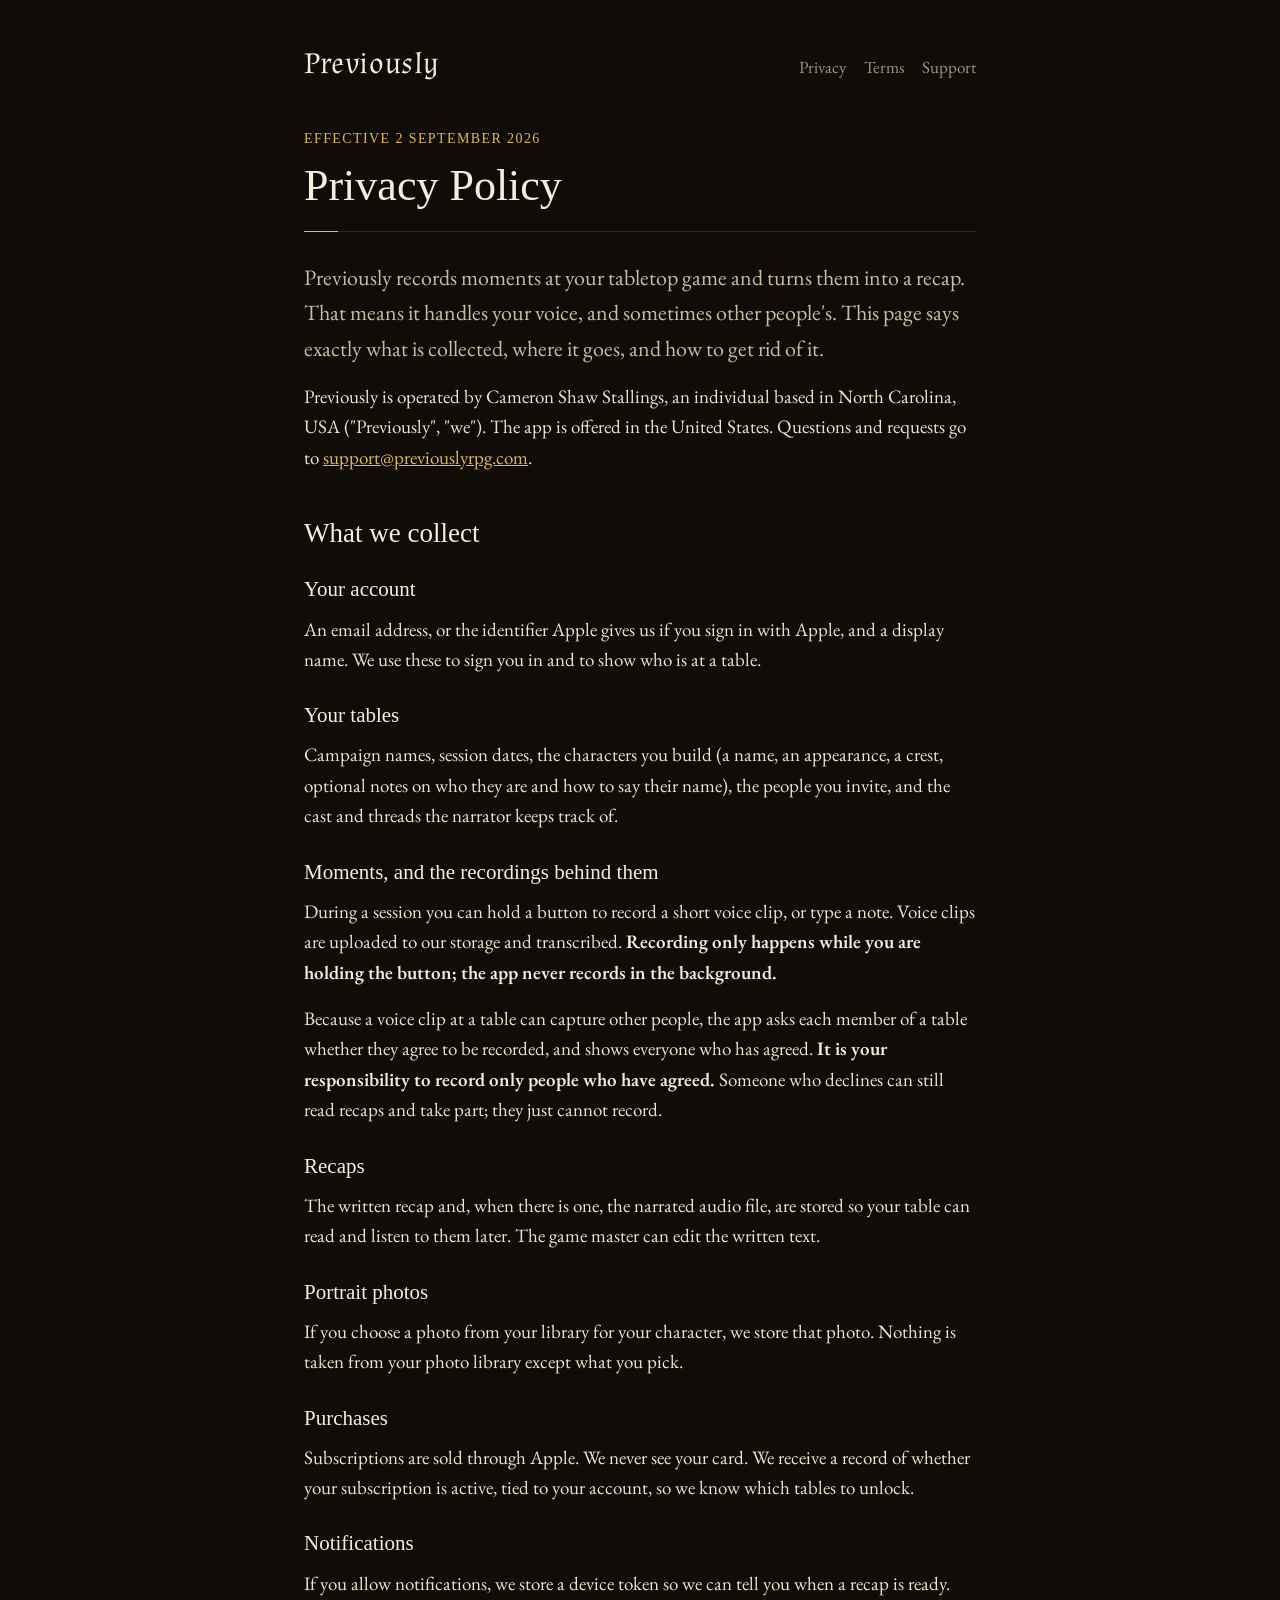
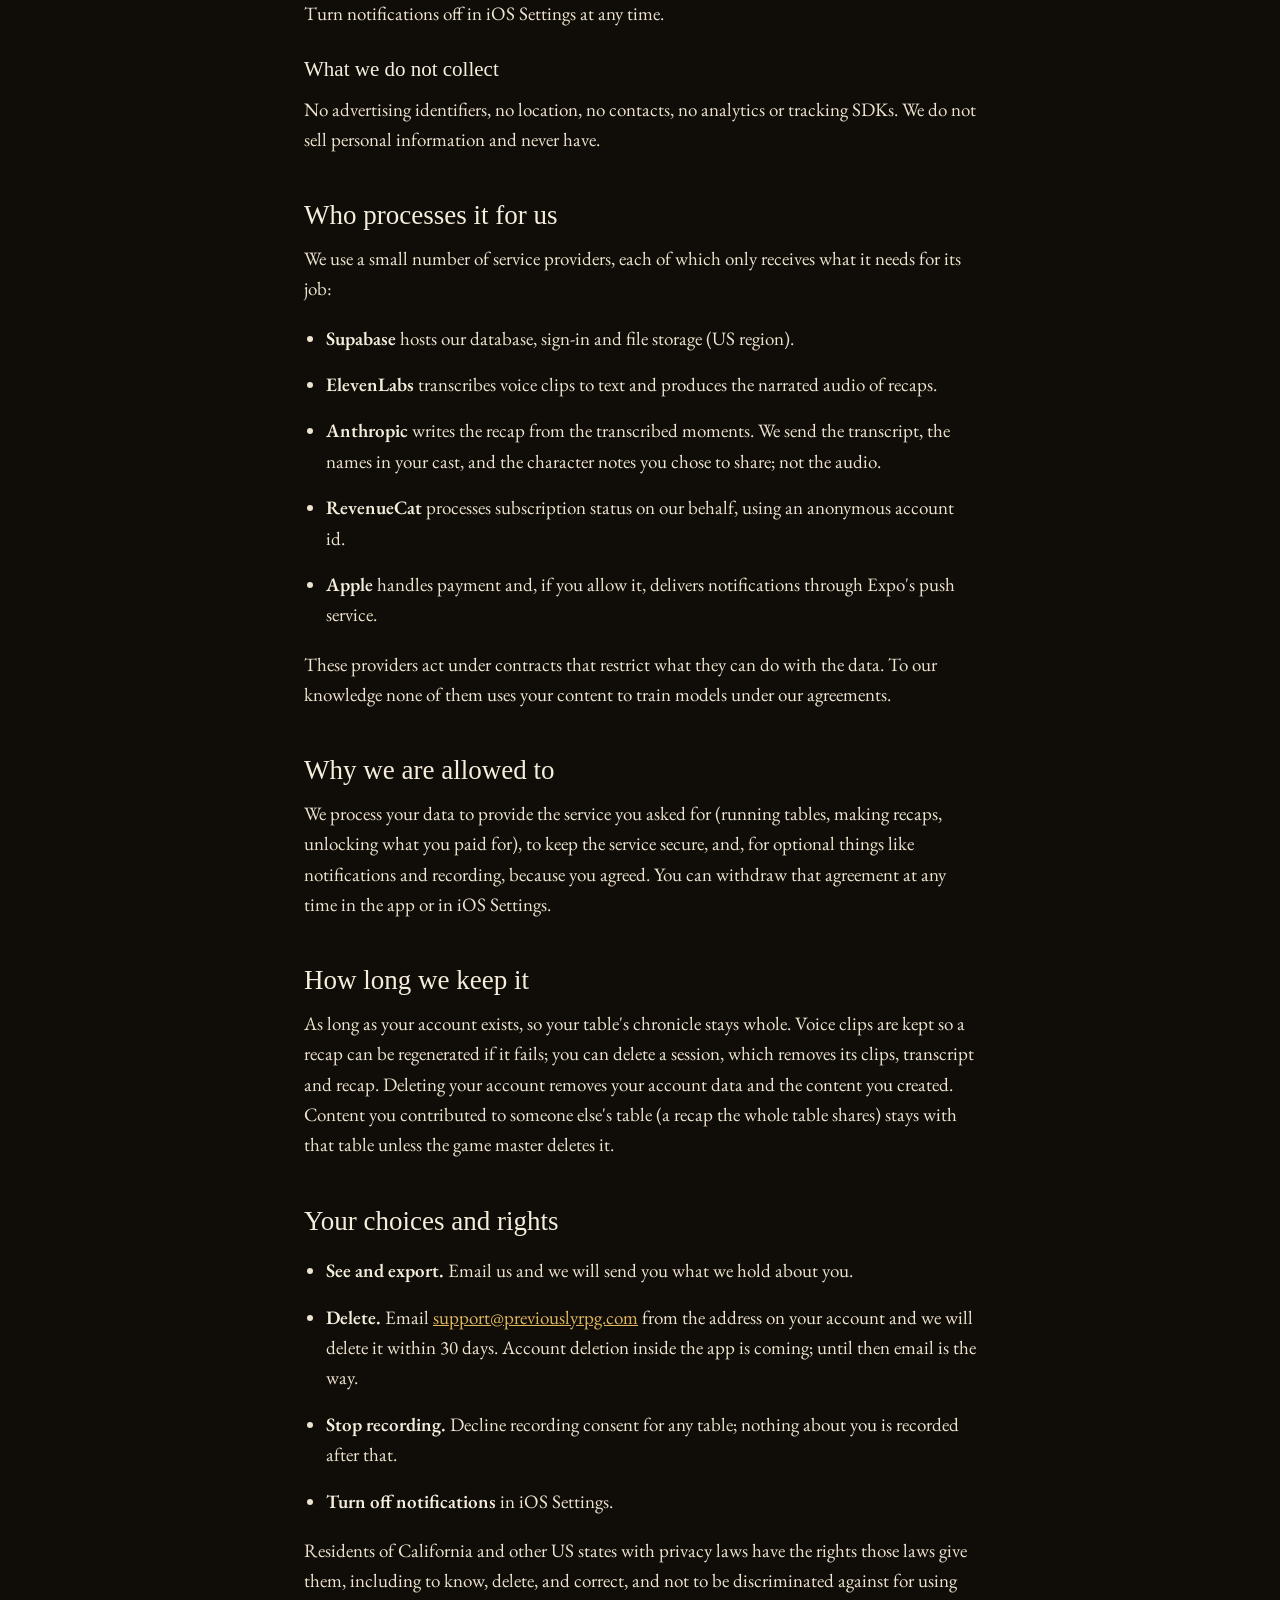
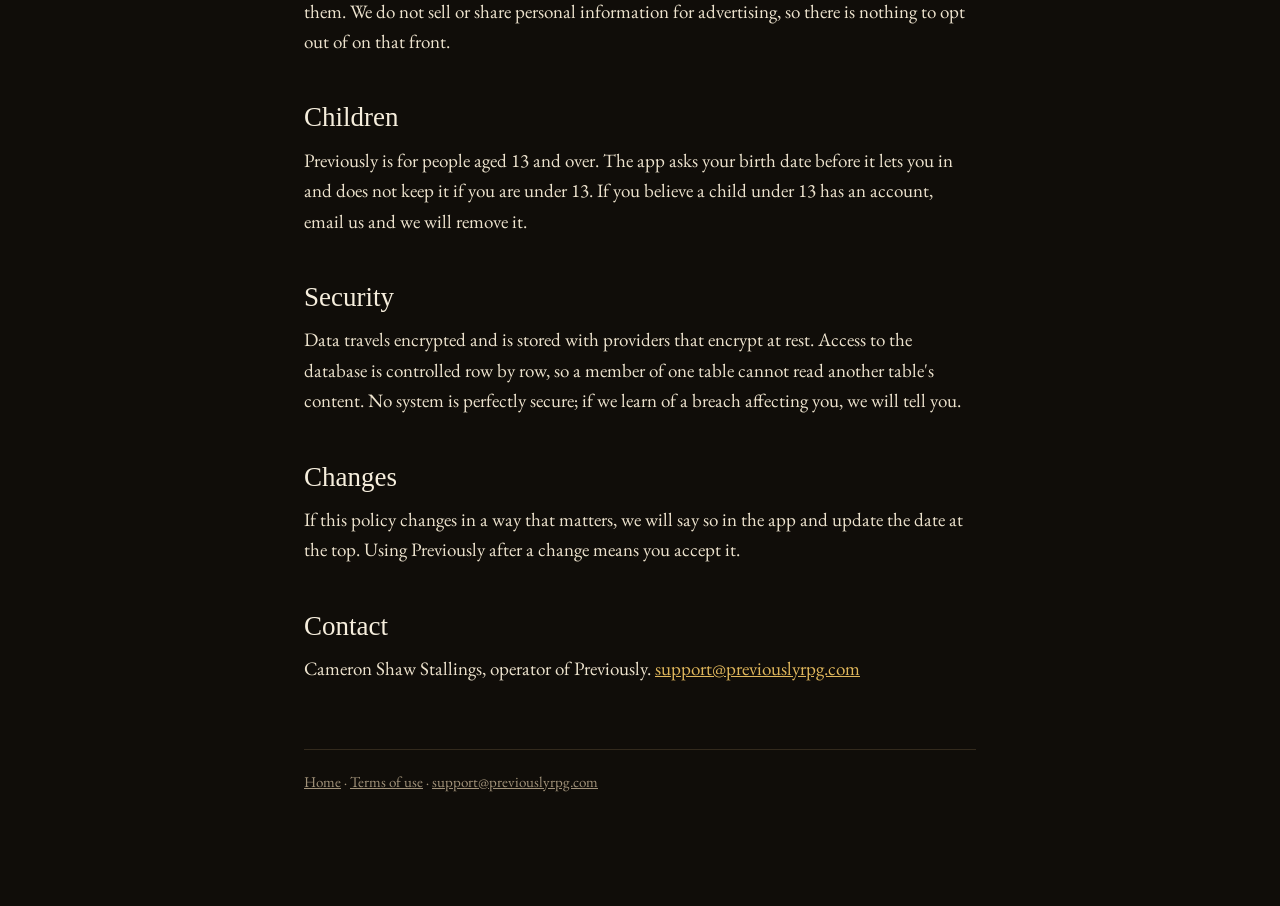
==== privacy/index.html @ 34564f72 "previouslyrpg.com: home, privacy, terms, invite landing, Apple association" ====
<!doctype html>
<html lang="en">
<head>
<meta charset="utf-8">
<meta name="viewport" content="width=device-width, initial-scale=1">
<title>Privacy Policy · Previously</title>
<meta name="description" content="What Previously collects, why, who processes it, and how to delete it.">
<meta name="theme-color" content="#100D09">
<link rel="icon" href="data:image/svg+xml,%3Csvg xmlns='http://www.w3.org/2000/svg' viewBox='0 0 64 64'%3E%3Crect width='64' height='64' rx='12' fill='%23100D09'/%3E%3Ctext x='32' y='46' text-anchor='middle' font-family='Georgia,serif' font-size='40' fill='%23E0B75C'%3EP%3C/text%3E%3C/svg%3E">
<link rel="preconnect" href="https://fonts.googleapis.com">
<link rel="preconnect" href="https://fonts.gstatic.com" crossorigin>
<link href="https://fonts.googleapis.com/css2?family=Almendra&family=IM+Fell+English:ital@0;1&family=IM+Fell+English+SC&family=EB+Garamond:ital,wght@0,400;0,500;0,600;1,400&display=swap" rel="stylesheet">
<link rel="stylesheet" href="/assets/style.css">
</head>
<body>
<div class="wrap">
  <header>
    <a class="wordmark" href="/">Previously</a>
    <nav><a href="/privacy/">Privacy</a><a href="/terms/">Terms</a><a href="mailto:support@previouslyrpg.com">Support</a></nav>
  </header>

  <p class="label">Effective 2 September 2026</p>
  <h1>Privacy Policy</h1>
  <div class="rule"></div>
  <p class="lede">Previously records moments at your tabletop game and turns them into a recap. That means it handles your voice, and sometimes other people's. This page says exactly what is collected, where it goes, and how to get rid of it.</p>

  <p>Previously is operated by Cameron Shaw Stallings, an individual based in North Carolina, USA ("Previously", "we"). The app is offered in the United States. Questions and requests go to <a href="mailto:support@previouslyrpg.com">support@previouslyrpg.com</a>.</p>

  <h2>What we collect</h2>
  <h3>Your account</h3>
  <p>An email address, or the identifier Apple gives us if you sign in with Apple, and a display name. We use these to sign you in and to show who is at a table.</p>

  <h3>Your tables</h3>
  <p>Campaign names, session dates, the characters you build (a name, an appearance, a crest, optional notes on who they are and how to say their name), the people you invite, and the cast and threads the narrator keeps track of.</p>

  <h3>Moments, and the recordings behind them</h3>
  <p>During a session you can hold a button to record a short voice clip, or type a note. Voice clips are uploaded to our storage and transcribed. <strong>Recording only happens while you are holding the button; the app never records in the background.</strong></p>
  <p>Because a voice clip at a table can capture other people, the app asks each member of a table whether they agree to be recorded, and shows everyone who has agreed. <strong>It is your responsibility to record only people who have agreed.</strong> Someone who declines can still read recaps and take part; they just cannot record.</p>

  <h3>Recaps</h3>
  <p>The written recap and, when there is one, the narrated audio file, are stored so your table can read and listen to them later. The game master can edit the written text.</p>

  <h3>Portrait photos</h3>
  <p>If you choose a photo from your library for your character, we store that photo. Nothing is taken from your photo library except what you pick.</p>

  <h3>Purchases</h3>
  <p>Subscriptions are sold through Apple. We never see your card. We receive a record of whether your subscription is active, tied to your account, so we know which tables to unlock.</p>

  <h3>Notifications</h3>
  <p>If you allow notifications, we store a device token so we can tell you when a recap is ready. Turn notifications off in iOS Settings at any time.</p>

  <h3>What we do not collect</h3>
  <p>No advertising identifiers, no location, no contacts, no analytics or tracking SDKs. We do not sell personal information and never have.</p>

  <h2>Who processes it for us</h2>
  <p>We use a small number of service providers, each of which only receives what it needs for its job:</p>
  <ul>
    <li><strong>Supabase</strong> hosts our database, sign-in and file storage (US region).</li>
    <li><strong>ElevenLabs</strong> transcribes voice clips to text and produces the narrated audio of recaps.</li>
    <li><strong>Anthropic</strong> writes the recap from the transcribed moments. We send the transcript, the names in your cast, and the character notes you chose to share; not the audio.</li>
    <li><strong>RevenueCat</strong> processes subscription status on our behalf, using an anonymous account id.</li>
    <li><strong>Apple</strong> handles payment and, if you allow it, delivers notifications through Expo's push service.</li>
  </ul>
  <p>These providers act under contracts that restrict what they can do with the data. To our knowledge none of them uses your content to train models under our agreements.</p>

  <h2>Why we are allowed to</h2>
  <p>We process your data to provide the service you asked for (running tables, making recaps, unlocking what you paid for), to keep the service secure, and, for optional things like notifications and recording, because you agreed. You can withdraw that agreement at any time in the app or in iOS Settings.</p>

  <h2>How long we keep it</h2>
  <p>As long as your account exists, so your table's chronicle stays whole. Voice clips are kept so a recap can be regenerated if it fails; you can delete a session, which removes its clips, transcript and recap. Deleting your account removes your account data and the content you created. Content you contributed to someone else's table (a recap the whole table shares) stays with that table unless the game master deletes it.</p>

  <h2>Your choices and rights</h2>
  <ul>
    <li><strong>See and export.</strong> Email us and we will send you what we hold about you.</li>
    <li><strong>Delete.</strong> Email <a href="mailto:support@previouslyrpg.com">support@previouslyrpg.com</a> from the address on your account and we will delete it within 30 days. Account deletion inside the app is coming; until then email is the way.</li>
    <li><strong>Stop recording.</strong> Decline recording consent for any table; nothing about you is recorded after that.</li>
    <li><strong>Turn off notifications</strong> in iOS Settings.</li>
  </ul>
  <p>Residents of California and other US states with privacy laws have the rights those laws give them, including to know, delete, and correct, and not to be discriminated against for using them. We do not sell or share personal information for advertising, so there is nothing to opt out of on that front.</p>

  <h2>Children</h2>
  <p>Previously is for people aged 13 and over. The app asks your birth date before it lets you in and does not keep it if you are under 13. If you believe a child under 13 has an account, email us and we will remove it.</p>

  <h2>Security</h2>
  <p>Data travels encrypted and is stored with providers that encrypt at rest. Access to the database is controlled row by row, so a member of one table cannot read another table's content. No system is perfectly secure; if we learn of a breach affecting you, we will tell you.</p>

  <h2>Changes</h2>
  <p>If this policy changes in a way that matters, we will say so in the app and update the date at the top. Using Previously after a change means you accept it.</p>

  <h2>Contact</h2>
  <p>Cameron Shaw Stallings, operator of Previously. <a href="mailto:support@previouslyrpg.com">support@previouslyrpg.com</a></p>

  <footer>
    <p><a href="/">Home</a> &middot; <a href="/terms/">Terms of use</a> &middot; <a href="mailto:support@previouslyrpg.com">support@previouslyrpg.com</a></p>
  </footer>
</div>
</body>
</html>
---- assets/style.css ----
/* Lamplight, on the web. Same tokens as the app. */
:root {
  --ground: #100D09;
  --surface: #1B160F;
  --surface2: #241D14;
  --ink: #F6EEDD;
  --prose: #EDE3CE;
  --soft: #CBBDA2;
  --mute: #A2937A;
  --brass: #E0B75C;
  --ember: #C4593A;
  --rule: #332A1D;
}
* { box-sizing: border-box; }
html { background: var(--ground); }
body {
  margin: 0;
  background: var(--ground);
  color: var(--prose);
  font-family: 'EB Garamond', Georgia, 'Times New Roman', serif;
  font-size: 19px;
  line-height: 1.6;
  -webkit-font-smoothing: antialiased;
}
.wrap { max-width: 720px; margin: 0 auto; padding: 40px 24px 96px; }
header { display: flex; align-items: baseline; justify-content: space-between; gap: 16px; margin-bottom: 40px; }
.wordmark {
  font-family: 'Almendra', 'IM Fell English', Georgia, serif;
  font-size: 30px; color: var(--ink); text-decoration: none; letter-spacing: 0.02em;
}
nav a { color: var(--mute); text-decoration: none; margin-left: 18px; font-size: 17px; }
nav a:hover { color: var(--brass); }
h1, h2, h3 {
  font-family: 'IM Fell English', Georgia, serif; font-weight: 400; color: var(--ink); line-height: 1.2;
  margin: 0 0 12px;
}
h1 { font-size: 44px; }
h2 { font-size: 27px; margin-top: 44px; }
h3 { font-size: 21px; margin-top: 28px; }
p, li { margin: 0 0 16px; }
ul { padding-left: 22px; }
a { color: var(--brass); }
strong { color: var(--ink); font-weight: 600; }
.label {
  font-family: 'IM Fell English SC', 'IM Fell English', Georgia, serif;
  font-size: 14px; letter-spacing: 0.1em; text-transform: uppercase; color: var(--brass);
  margin: 0 0 10px;
}
.rule { height: 1px; margin: 18px 0 28px; background: linear-gradient(90deg, var(--brass) 0 34px, var(--rule) 34px); }
.lede { font-size: 22px; color: var(--soft); }
.mute { color: var(--mute); }
.fine { font-size: 15px; color: var(--mute); }
.btn {
  display: inline-block; background: var(--brass); color: var(--ground); text-decoration: none;
  padding: 13px 22px; border-radius: 6px; font-weight: 600; font-size: 18px;
}
.btn.quiet { background: transparent; color: var(--brass); border: 1px solid var(--brass); }
.plate {
  background: var(--surface); border: 1px solid var(--brass); border-radius: 6px; padding: 22px 24px; margin: 28px 0;
}
.plate .label { margin-bottom: 8px; }
.grid { display: grid; grid-template-columns: repeat(auto-fit, minmax(200px, 1fr)); gap: 18px; margin: 32px 0; }
.card { background: var(--surface); border: 1px solid var(--rule); border-radius: 6px; padding: 20px; }
.card h3 { margin-top: 0; }
footer { margin-top: 64px; padding-top: 20px; border-top: 1px solid var(--rule); color: var(--mute); font-size: 15px; }
footer a { color: var(--mute); }
footer a:hover { color: var(--brass); }
code { font-family: ui-monospace, Menlo, Consolas, monospace; font-size: 0.9em; color: var(--ink); background: var(--surface2); padding: 2px 6px; border-radius: 4px; }
.code-big { font-family: ui-monospace, Menlo, Consolas, monospace; font-size: 34px; letter-spacing: 0.12em; color: var(--ink); }
.toc { columns: 2; column-gap: 24px; font-size: 17px; }
.toc a { text-decoration: none; }
@media (max-width: 560px) { h1 { font-size: 36px; } body { font-size: 18px; } .toc { columns: 1; } }
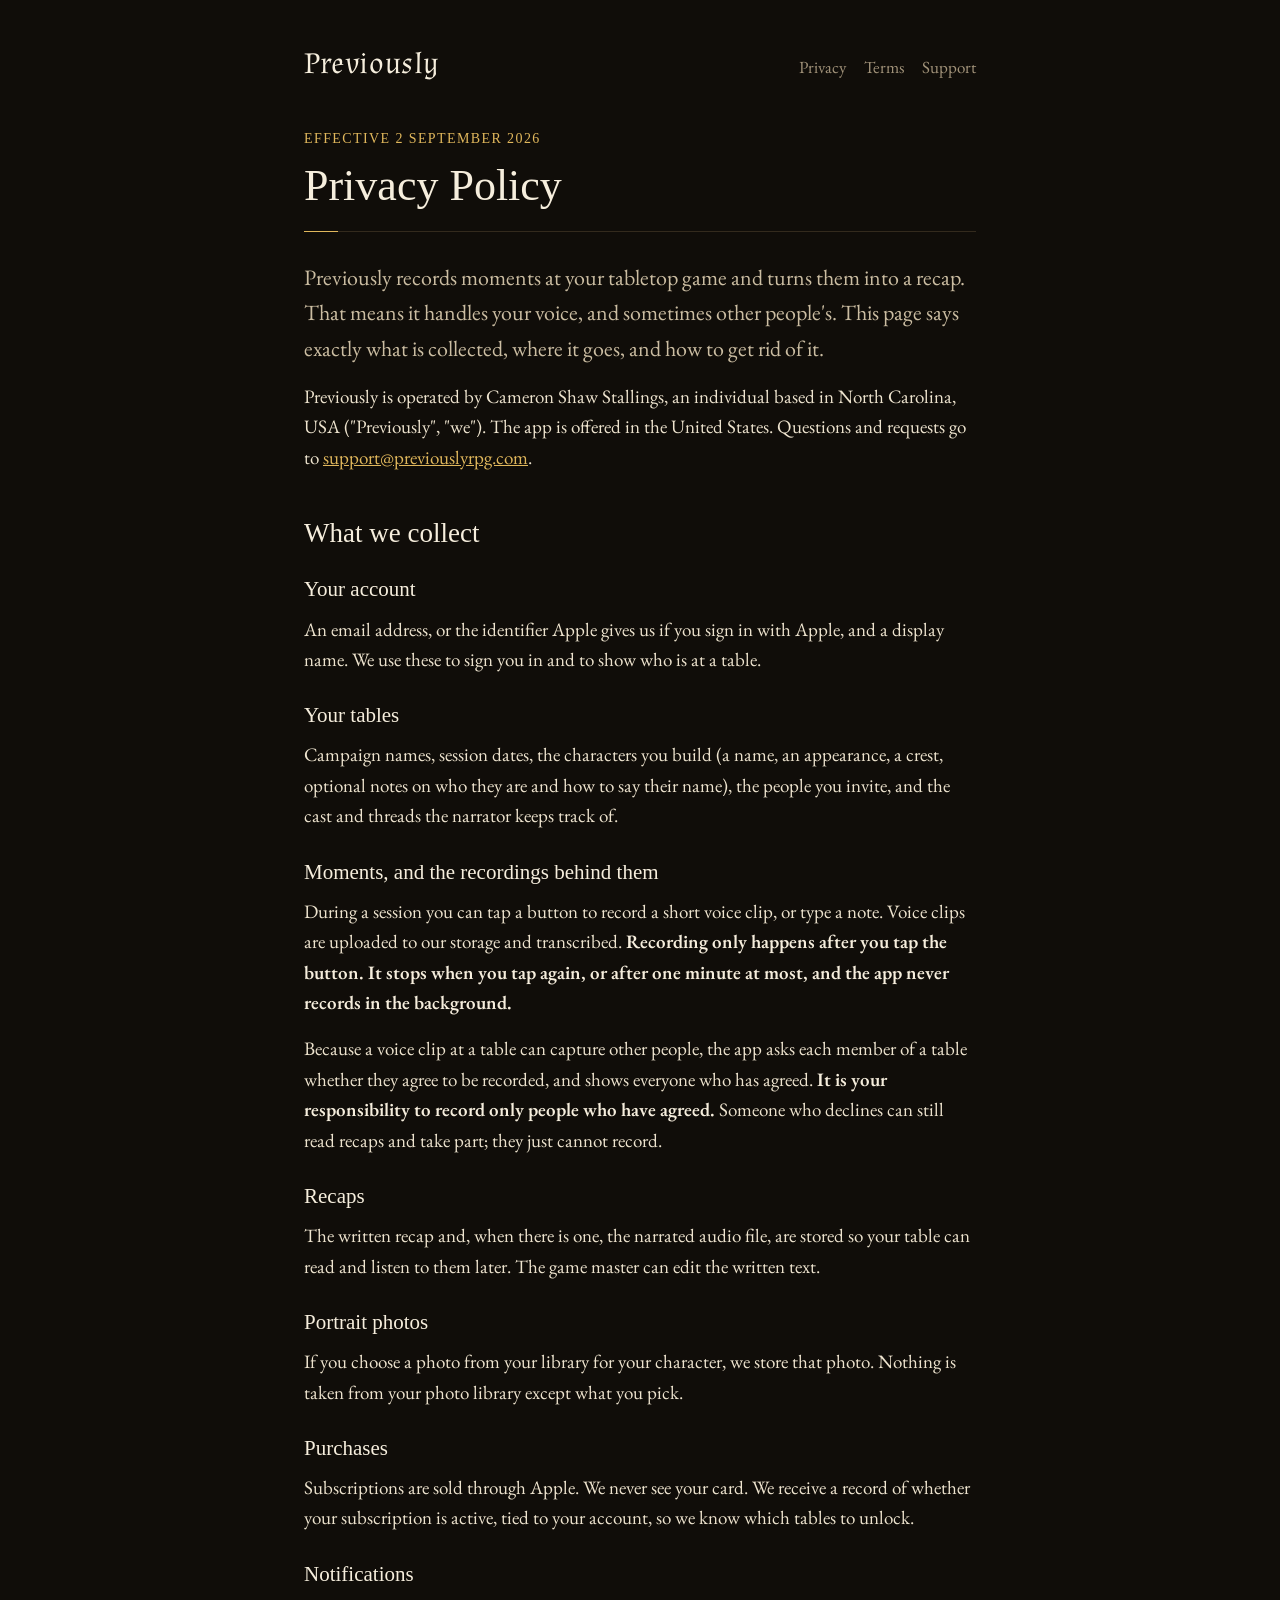
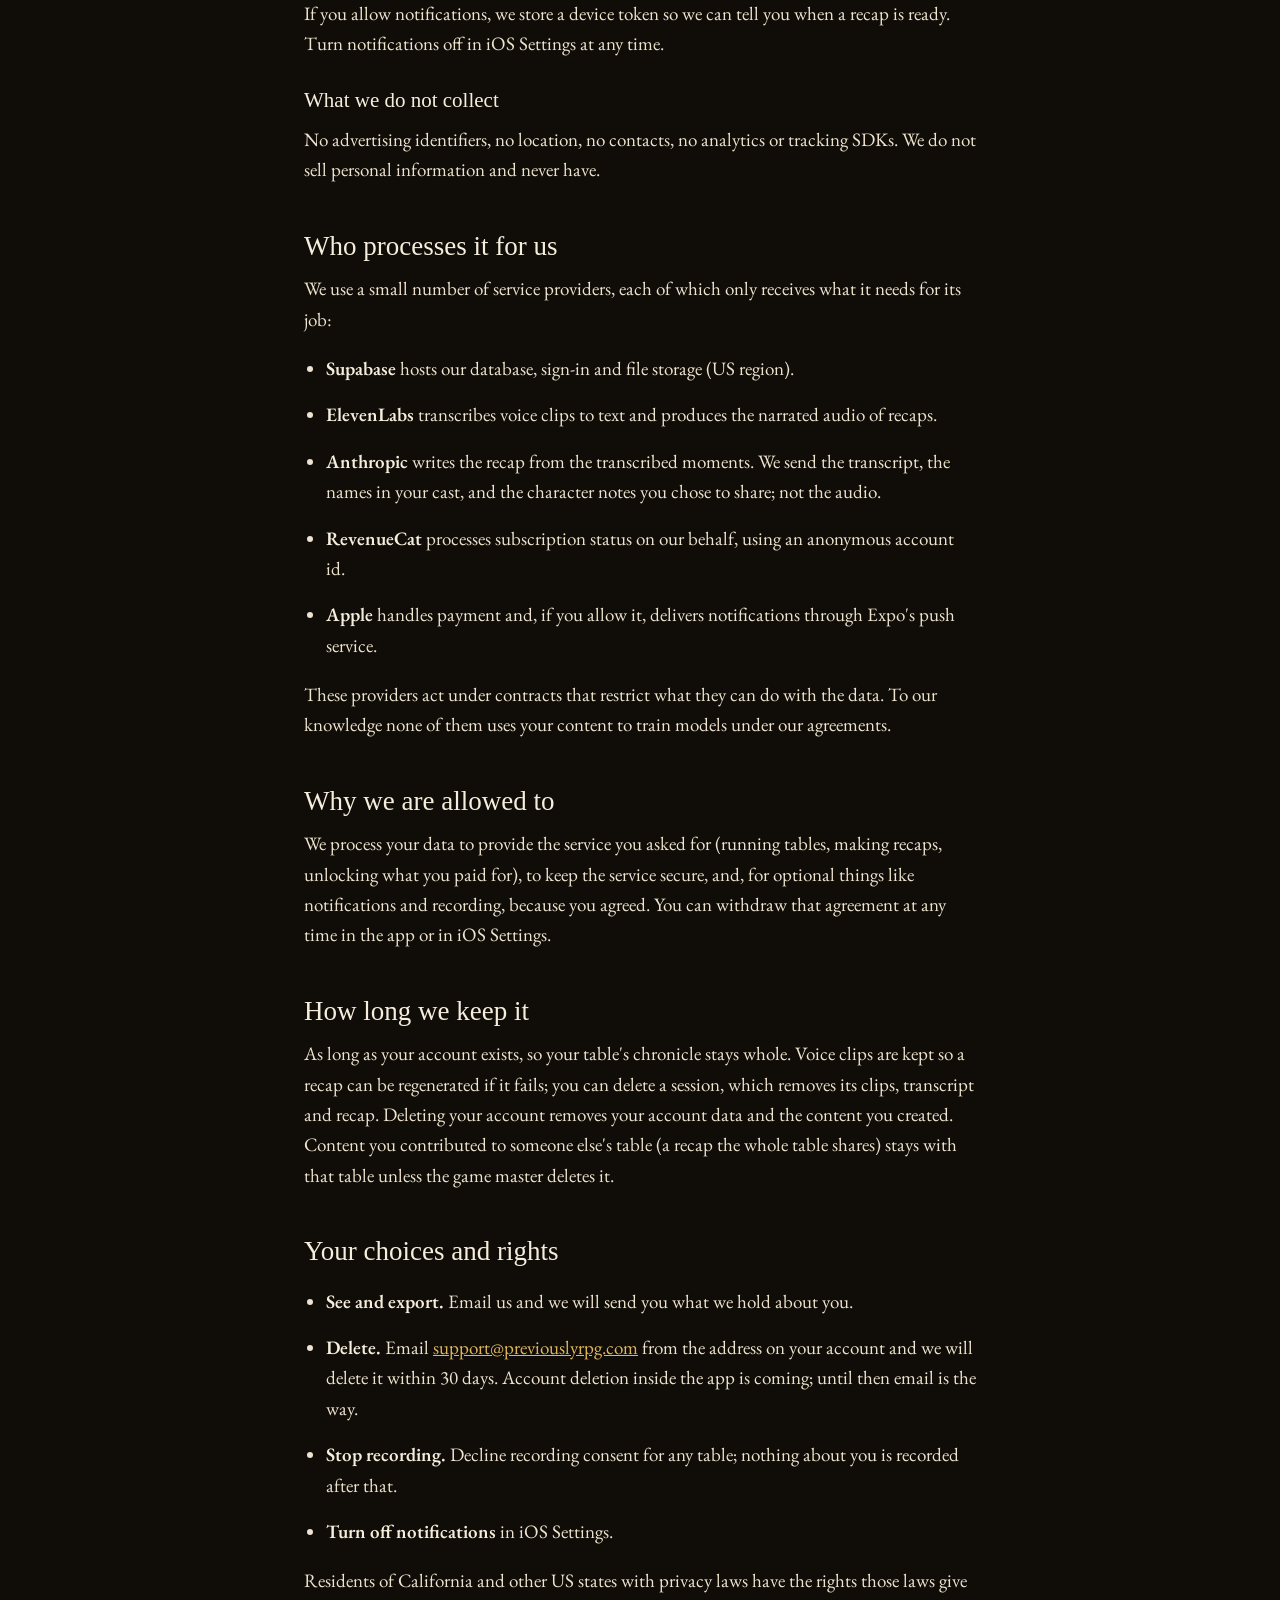
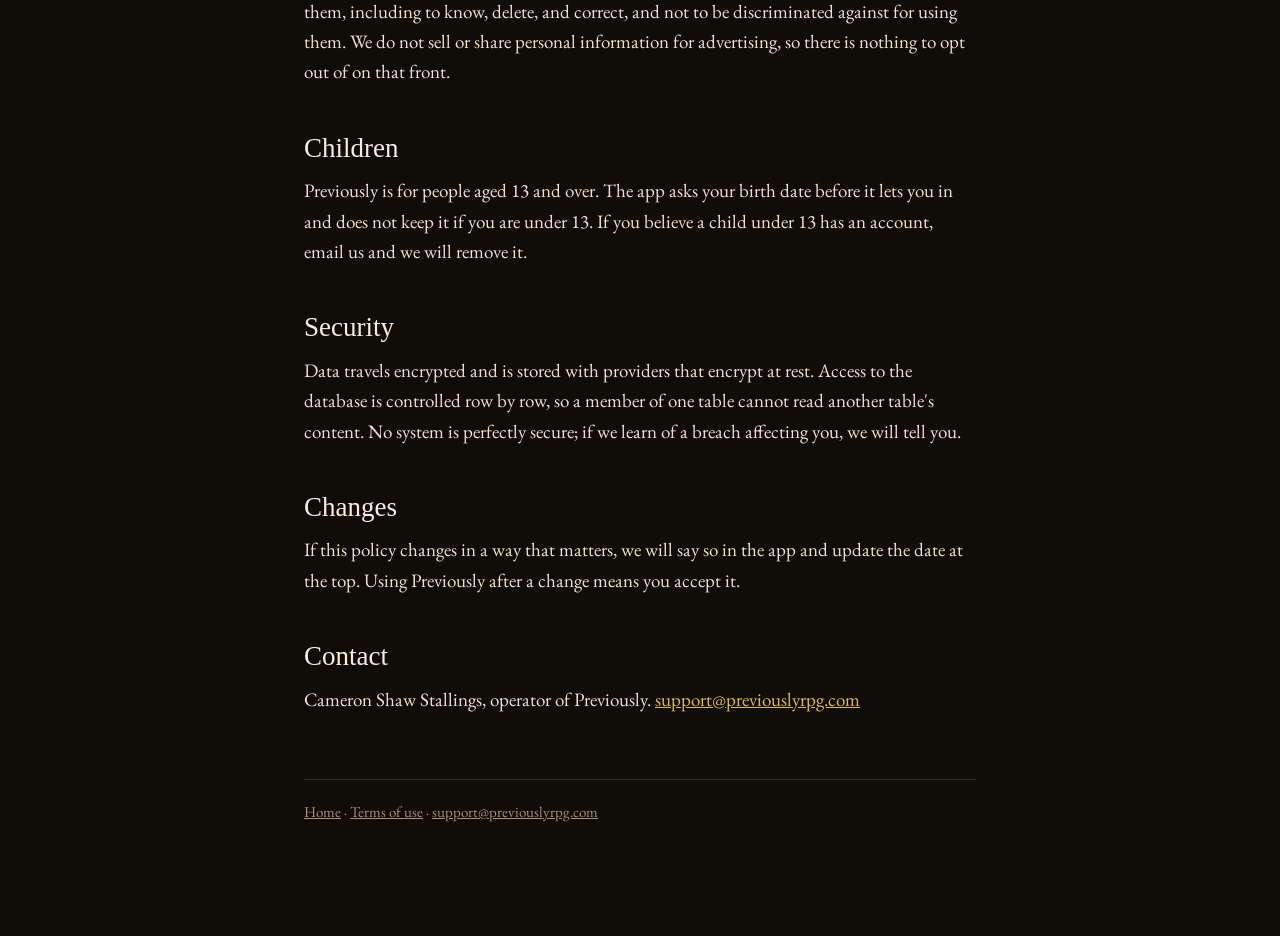
==== commit 0e4706cd: "Publish 2026-09-03" ====
--- a/privacy/index.html
+++ b/privacy/index.html
@@ -34,7 +34,7 @@
   <p>Campaign names, session dates, the characters you build (a name, an appearance, a crest, optional notes on who they are and how to say their name), the people you invite, and the cast and threads the narrator keeps track of.</p>
 
   <h3>Moments, and the recordings behind them</h3>
-  <p>During a session you can hold a button to record a short voice clip, or type a note. Voice clips are uploaded to our storage and transcribed. <strong>Recording only happens while you are holding the button; the app never records in the background.</strong></p>
+  <p>During a session you can tap a button to record a short voice clip, or type a note. Voice clips are uploaded to our storage and transcribed. <strong>Recording only happens after you tap the button. It stops when you tap again, or after one minute at most, and the app never records in the background.</strong></p>
   <p>Because a voice clip at a table can capture other people, the app asks each member of a table whether they agree to be recorded, and shows everyone who has agreed. <strong>It is your responsibility to record only people who have agreed.</strong> Someone who declines can still read recaps and take part; they just cannot record.</p>
 
   <h3>Recaps</h3>
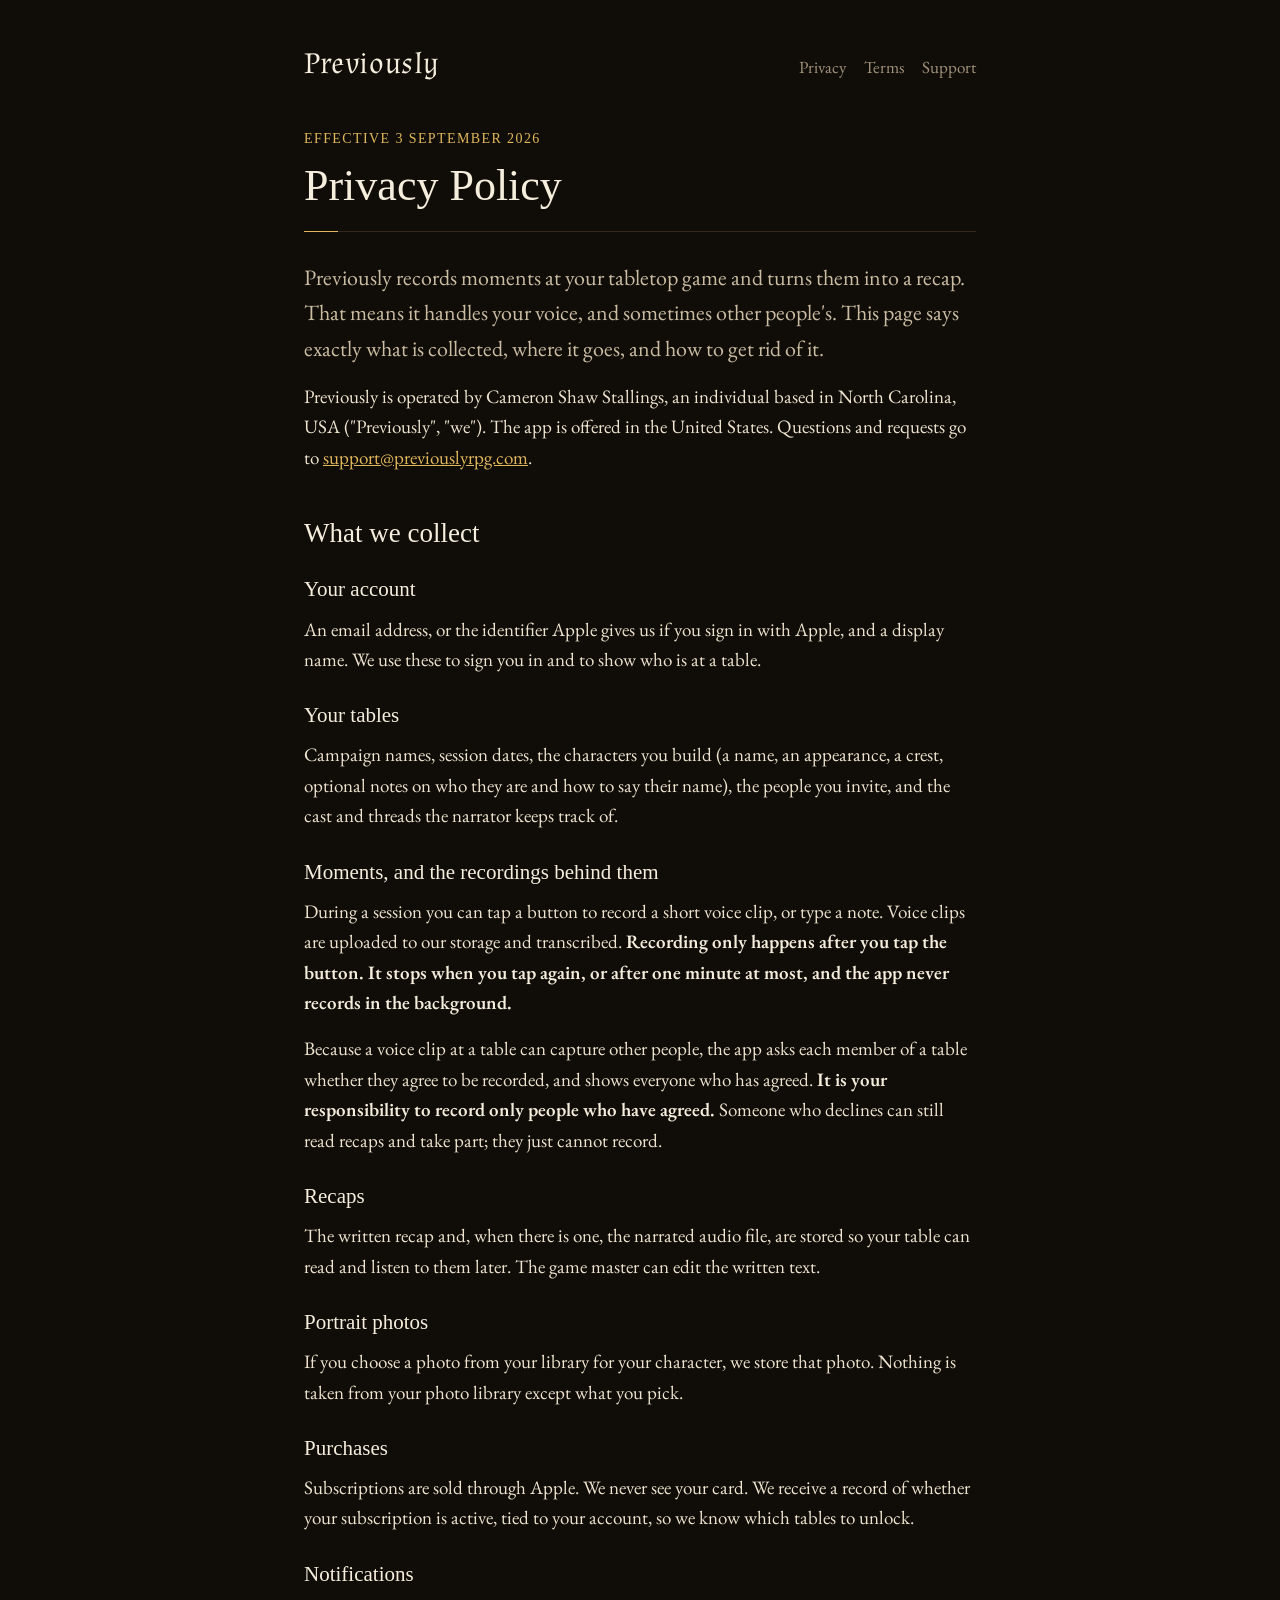
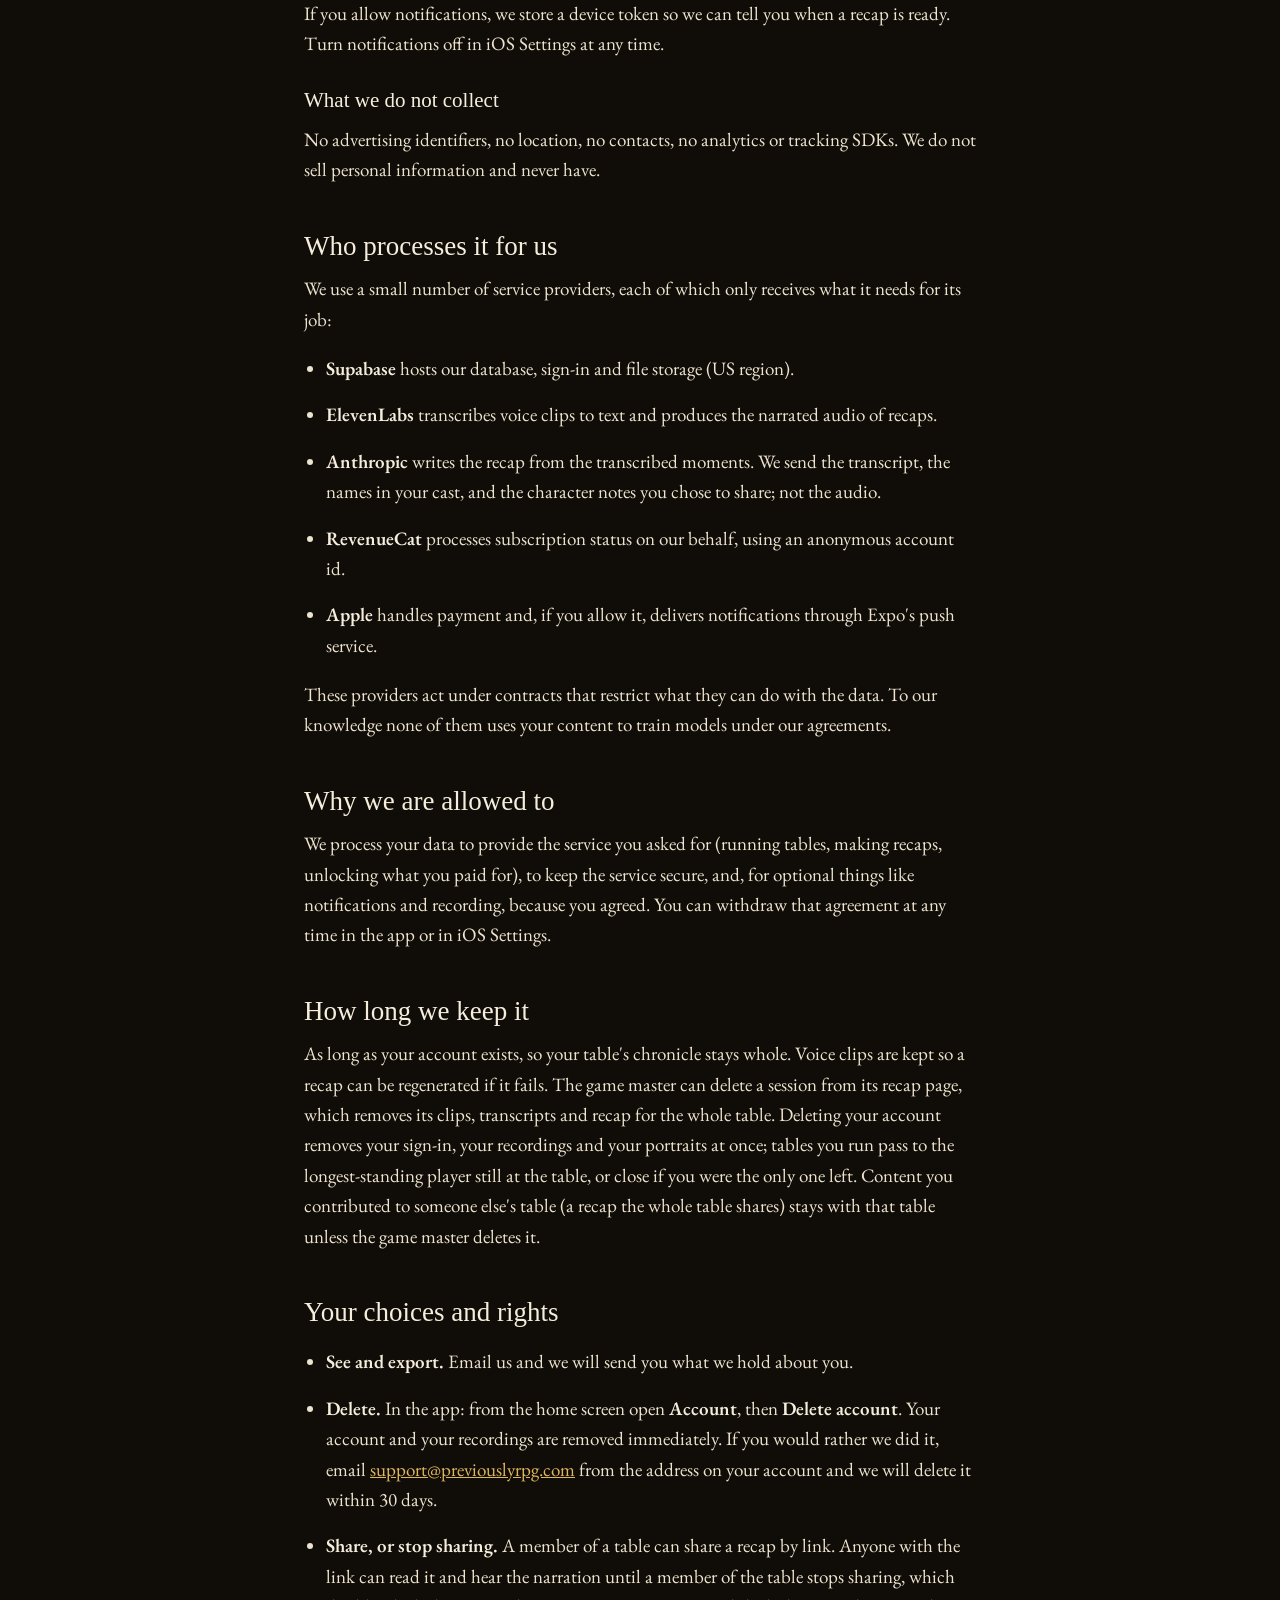
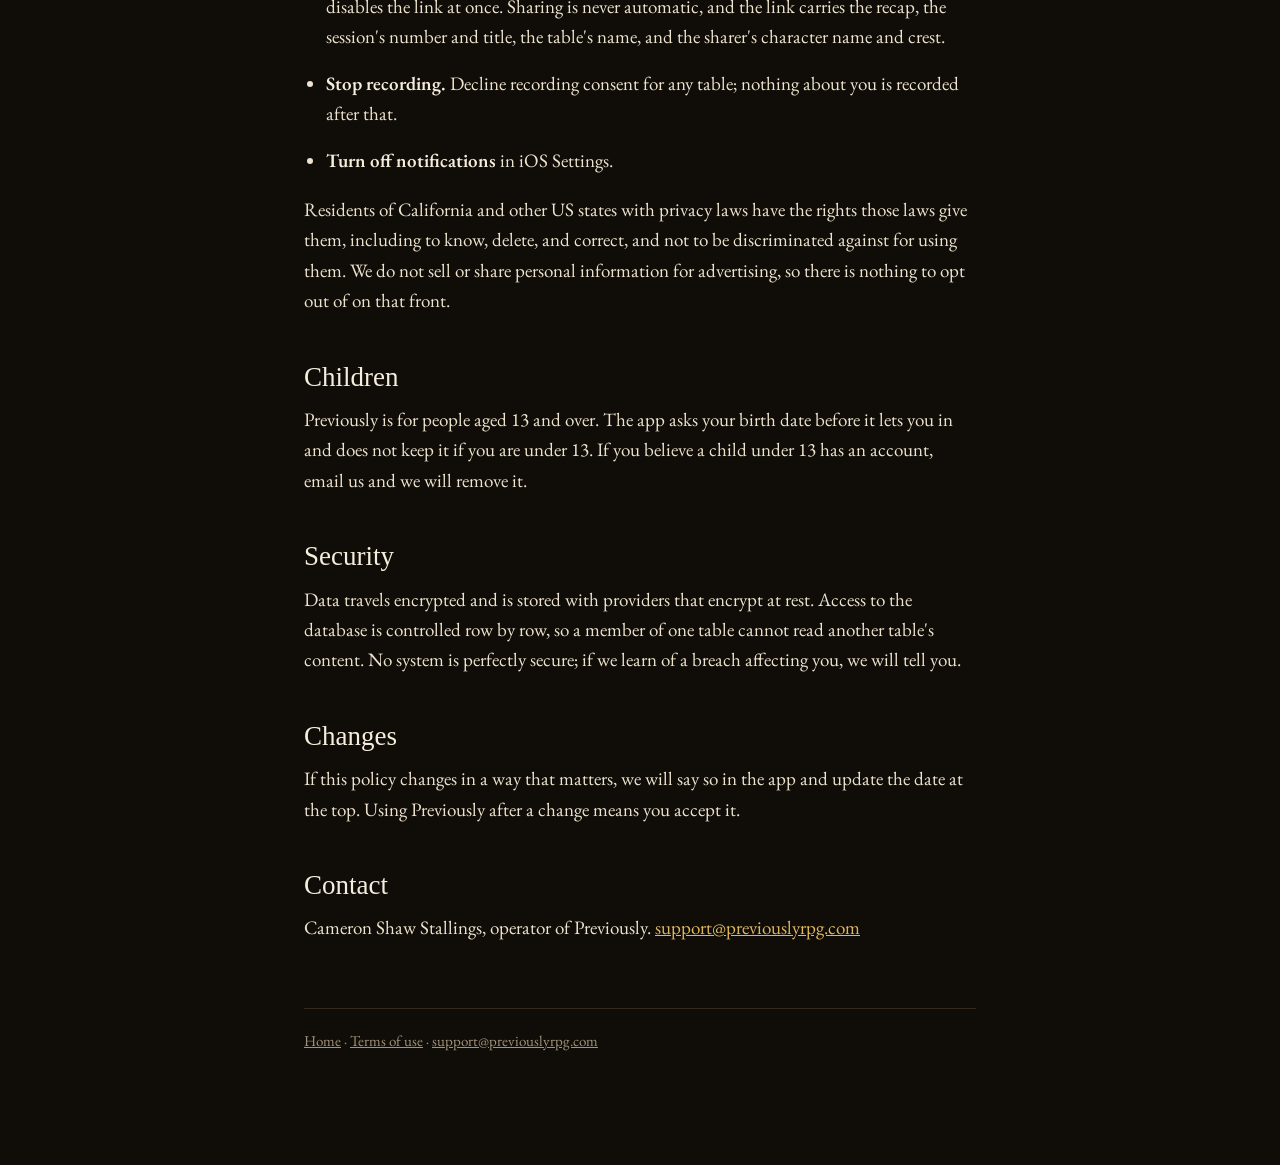
==== commit e77c1ea8: "Publish 2026-09-03" ====
--- a/privacy/index.html
+++ b/privacy/index.html
@@ -19,7 +19,7 @@
     <nav><a href="/privacy/">Privacy</a><a href="/terms/">Terms</a><a href="mailto:support@previouslyrpg.com">Support</a></nav>
   </header>
 
-  <p class="label">Effective 2 September 2026</p>
+  <p class="label">Effective 3 September 2026</p>
   <h1>Privacy Policy</h1>
   <div class="rule"></div>
   <p class="lede">Previously records moments at your tabletop game and turns them into a recap. That means it handles your voice, and sometimes other people's. This page says exactly what is collected, where it goes, and how to get rid of it.</p>
@@ -67,12 +67,13 @@
   <p>We process your data to provide the service you asked for (running tables, making recaps, unlocking what you paid for), to keep the service secure, and, for optional things like notifications and recording, because you agreed. You can withdraw that agreement at any time in the app or in iOS Settings.</p>
 
   <h2>How long we keep it</h2>
-  <p>As long as your account exists, so your table's chronicle stays whole. Voice clips are kept so a recap can be regenerated if it fails; you can delete a session, which removes its clips, transcript and recap. Deleting your account removes your account data and the content you created. Content you contributed to someone else's table (a recap the whole table shares) stays with that table unless the game master deletes it.</p>
+  <p>As long as your account exists, so your table's chronicle stays whole. Voice clips are kept so a recap can be regenerated if it fails. The game master can delete a session from its recap page, which removes its clips, transcripts and recap for the whole table. Deleting your account removes your sign-in, your recordings and your portraits at once; tables you run pass to the longest-standing player still at the table, or close if you were the only one left. Content you contributed to someone else's table (a recap the whole table shares) stays with that table unless the game master deletes it.</p>
 
   <h2>Your choices and rights</h2>
   <ul>
     <li><strong>See and export.</strong> Email us and we will send you what we hold about you.</li>
-    <li><strong>Delete.</strong> Email <a href="mailto:support@previouslyrpg.com">support@previouslyrpg.com</a> from the address on your account and we will delete it within 30 days. Account deletion inside the app is coming; until then email is the way.</li>
+    <li><strong>Delete.</strong> In the app: from the home screen open <strong>Account</strong>, then <strong>Delete account</strong>. Your account and your recordings are removed immediately. If you would rather we did it, email <a href="mailto:support@previouslyrpg.com">support@previouslyrpg.com</a> from the address on your account and we will delete it within 30 days.</li>
+    <li><strong>Share, or stop sharing.</strong> A member of a table can share a recap by link. Anyone with the link can read it and hear the narration until a member of the table stops sharing, which disables the link at once. Sharing is never automatic, and the link carries the recap, the session's number and title, the table's name, and the sharer's character name and crest.</li>
     <li><strong>Stop recording.</strong> Decline recording consent for any table; nothing about you is recorded after that.</li>
     <li><strong>Turn off notifications</strong> in iOS Settings.</li>
   </ul>
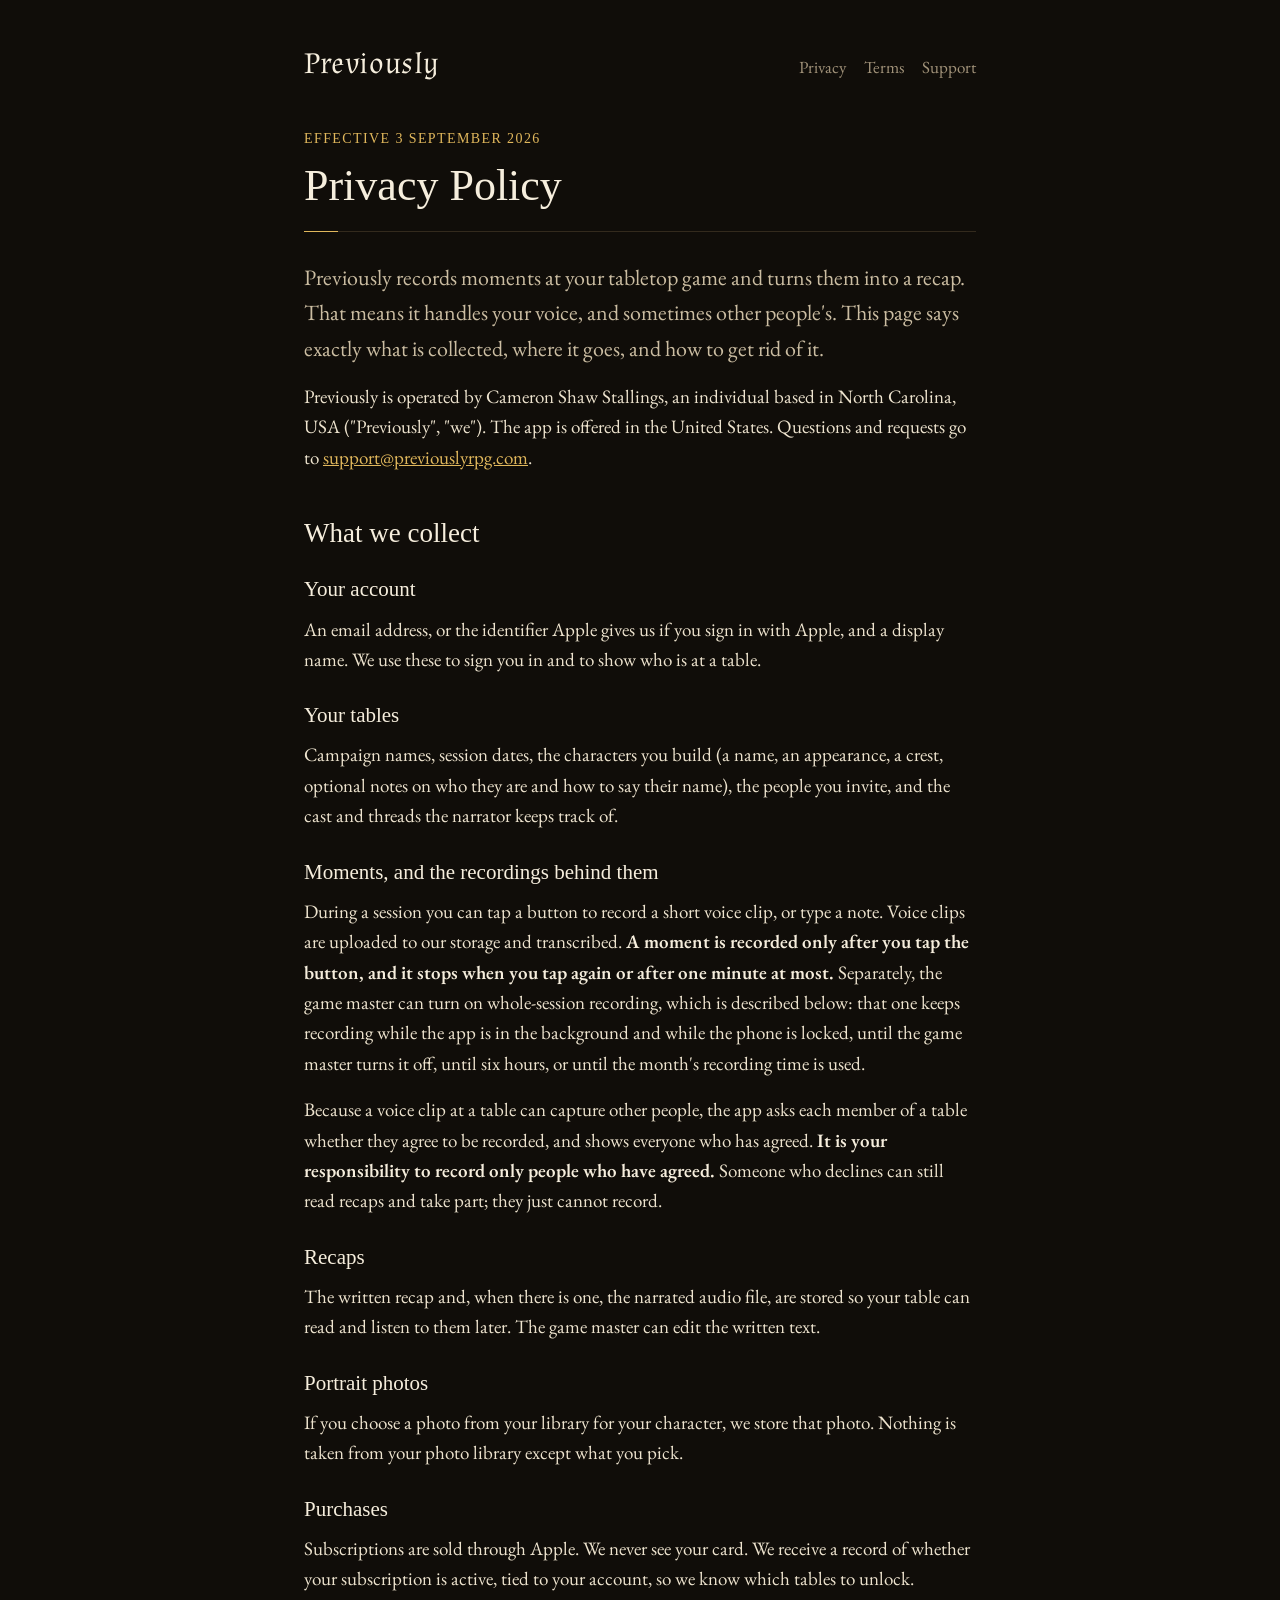
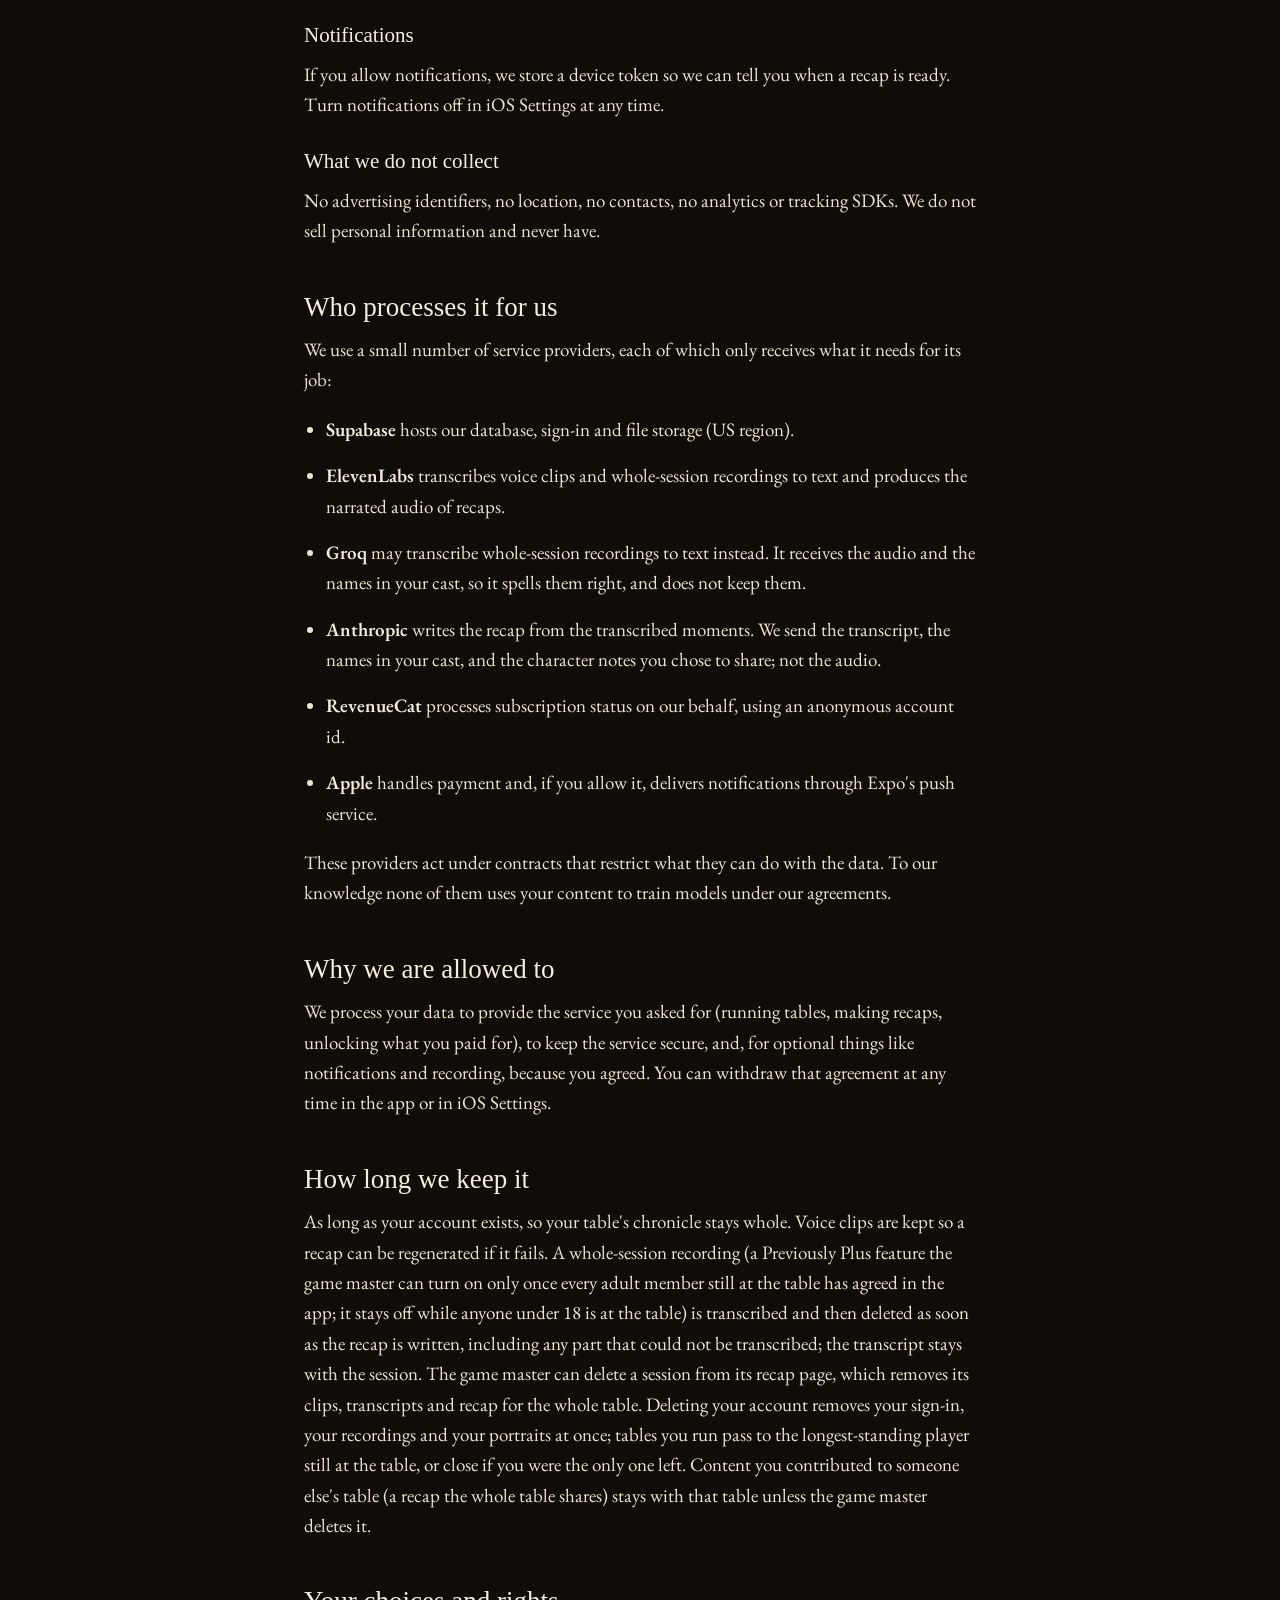
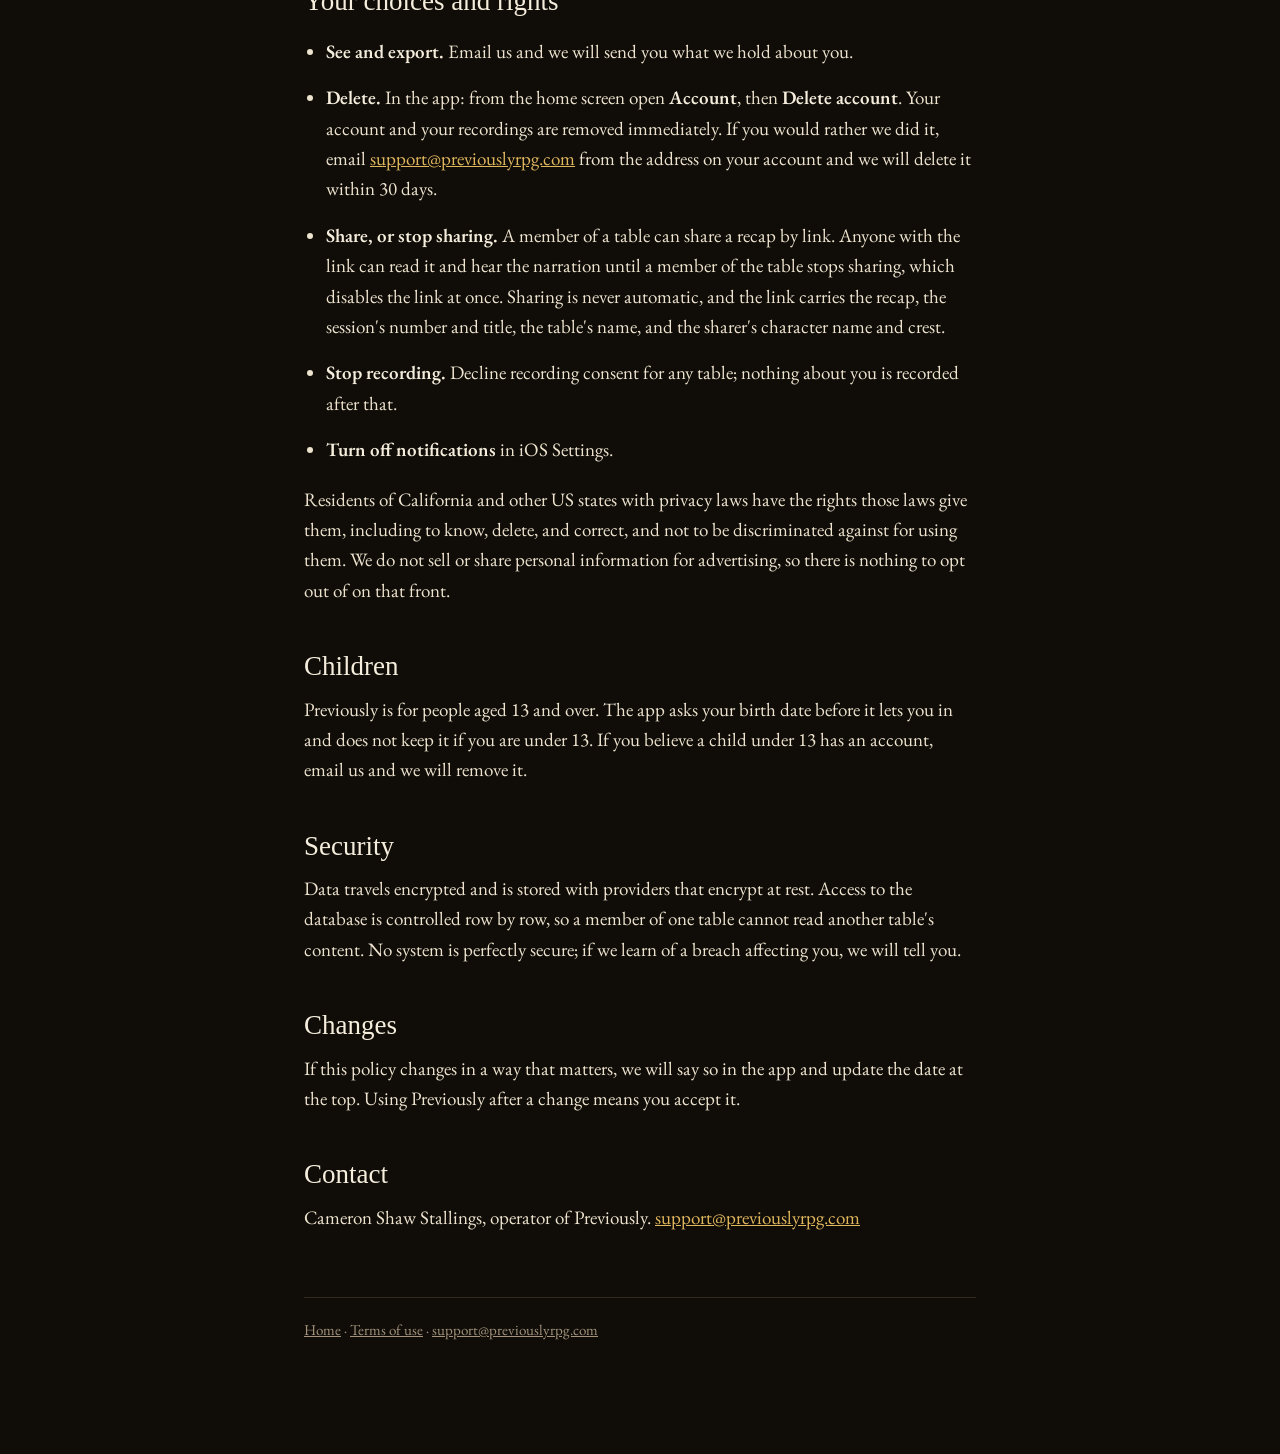
==== commit 67ce8b33: "Publish 2026-09-03" ====
--- a/privacy/index.html
+++ b/privacy/index.html
@@ -34,7 +34,7 @@
   <p>Campaign names, session dates, the characters you build (a name, an appearance, a crest, optional notes on who they are and how to say their name), the people you invite, and the cast and threads the narrator keeps track of.</p>
 
   <h3>Moments, and the recordings behind them</h3>
-  <p>During a session you can tap a button to record a short voice clip, or type a note. Voice clips are uploaded to our storage and transcribed. <strong>Recording only happens after you tap the button. It stops when you tap again, or after one minute at most, and the app never records in the background.</strong></p>
+  <p>During a session you can tap a button to record a short voice clip, or type a note. Voice clips are uploaded to our storage and transcribed. <strong>A moment is recorded only after you tap the button, and it stops when you tap again or after one minute at most.</strong> Separately, the game master can turn on whole-session recording, which is described below: that one keeps recording while the app is in the background and while the phone is locked, until the game master turns it off, until six hours, or until the month's recording time is used.</p>
   <p>Because a voice clip at a table can capture other people, the app asks each member of a table whether they agree to be recorded, and shows everyone who has agreed. <strong>It is your responsibility to record only people who have agreed.</strong> Someone who declines can still read recaps and take part; they just cannot record.</p>
 
   <h3>Recaps</h3>
@@ -56,7 +56,8 @@
   <p>We use a small number of service providers, each of which only receives what it needs for its job:</p>
   <ul>
     <li><strong>Supabase</strong> hosts our database, sign-in and file storage (US region).</li>
-    <li><strong>ElevenLabs</strong> transcribes voice clips to text and produces the narrated audio of recaps.</li>
+    <li><strong>ElevenLabs</strong> transcribes voice clips and whole-session recordings to text and produces the narrated audio of recaps.</li>
+    <li><strong>Groq</strong> may transcribe whole-session recordings to text instead. It receives the audio and the names in your cast, so it spells them right, and does not keep them.</li>
     <li><strong>Anthropic</strong> writes the recap from the transcribed moments. We send the transcript, the names in your cast, and the character notes you chose to share; not the audio.</li>
     <li><strong>RevenueCat</strong> processes subscription status on our behalf, using an anonymous account id.</li>
     <li><strong>Apple</strong> handles payment and, if you allow it, delivers notifications through Expo's push service.</li>
@@ -67,7 +68,7 @@
   <p>We process your data to provide the service you asked for (running tables, making recaps, unlocking what you paid for), to keep the service secure, and, for optional things like notifications and recording, because you agreed. You can withdraw that agreement at any time in the app or in iOS Settings.</p>
 
   <h2>How long we keep it</h2>
-  <p>As long as your account exists, so your table's chronicle stays whole. Voice clips are kept so a recap can be regenerated if it fails. The game master can delete a session from its recap page, which removes its clips, transcripts and recap for the whole table. Deleting your account removes your sign-in, your recordings and your portraits at once; tables you run pass to the longest-standing player still at the table, or close if you were the only one left. Content you contributed to someone else's table (a recap the whole table shares) stays with that table unless the game master deletes it.</p>
+  <p>As long as your account exists, so your table's chronicle stays whole. Voice clips are kept so a recap can be regenerated if it fails. A whole-session recording (a Previously Plus feature the game master can turn on only once every adult member still at the table has agreed in the app; it stays off while anyone under 18 is at the table) is transcribed and then deleted as soon as the recap is written, including any part that could not be transcribed; the transcript stays with the session. The game master can delete a session from its recap page, which removes its clips, transcripts and recap for the whole table. Deleting your account removes your sign-in, your recordings and your portraits at once; tables you run pass to the longest-standing player still at the table, or close if you were the only one left. Content you contributed to someone else's table (a recap the whole table shares) stays with that table unless the game master deletes it.</p>
 
   <h2>Your choices and rights</h2>
   <ul>
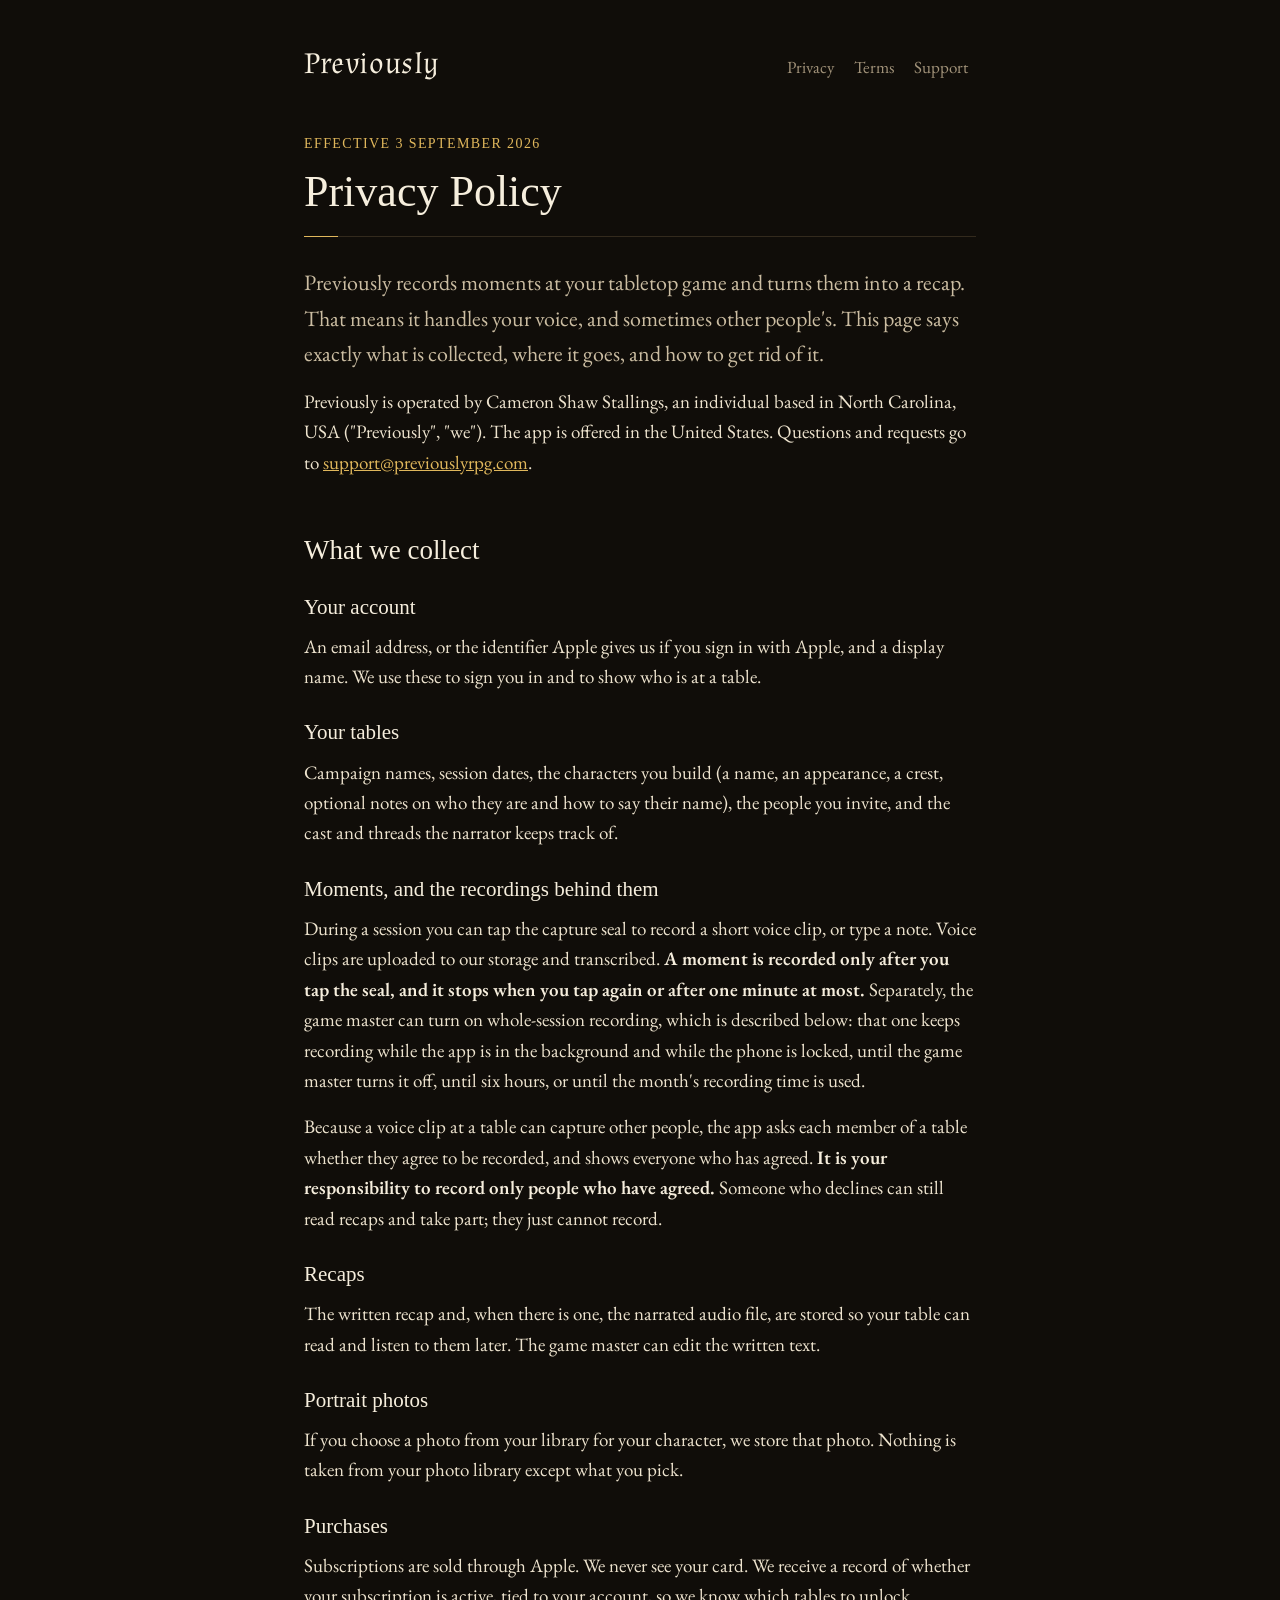
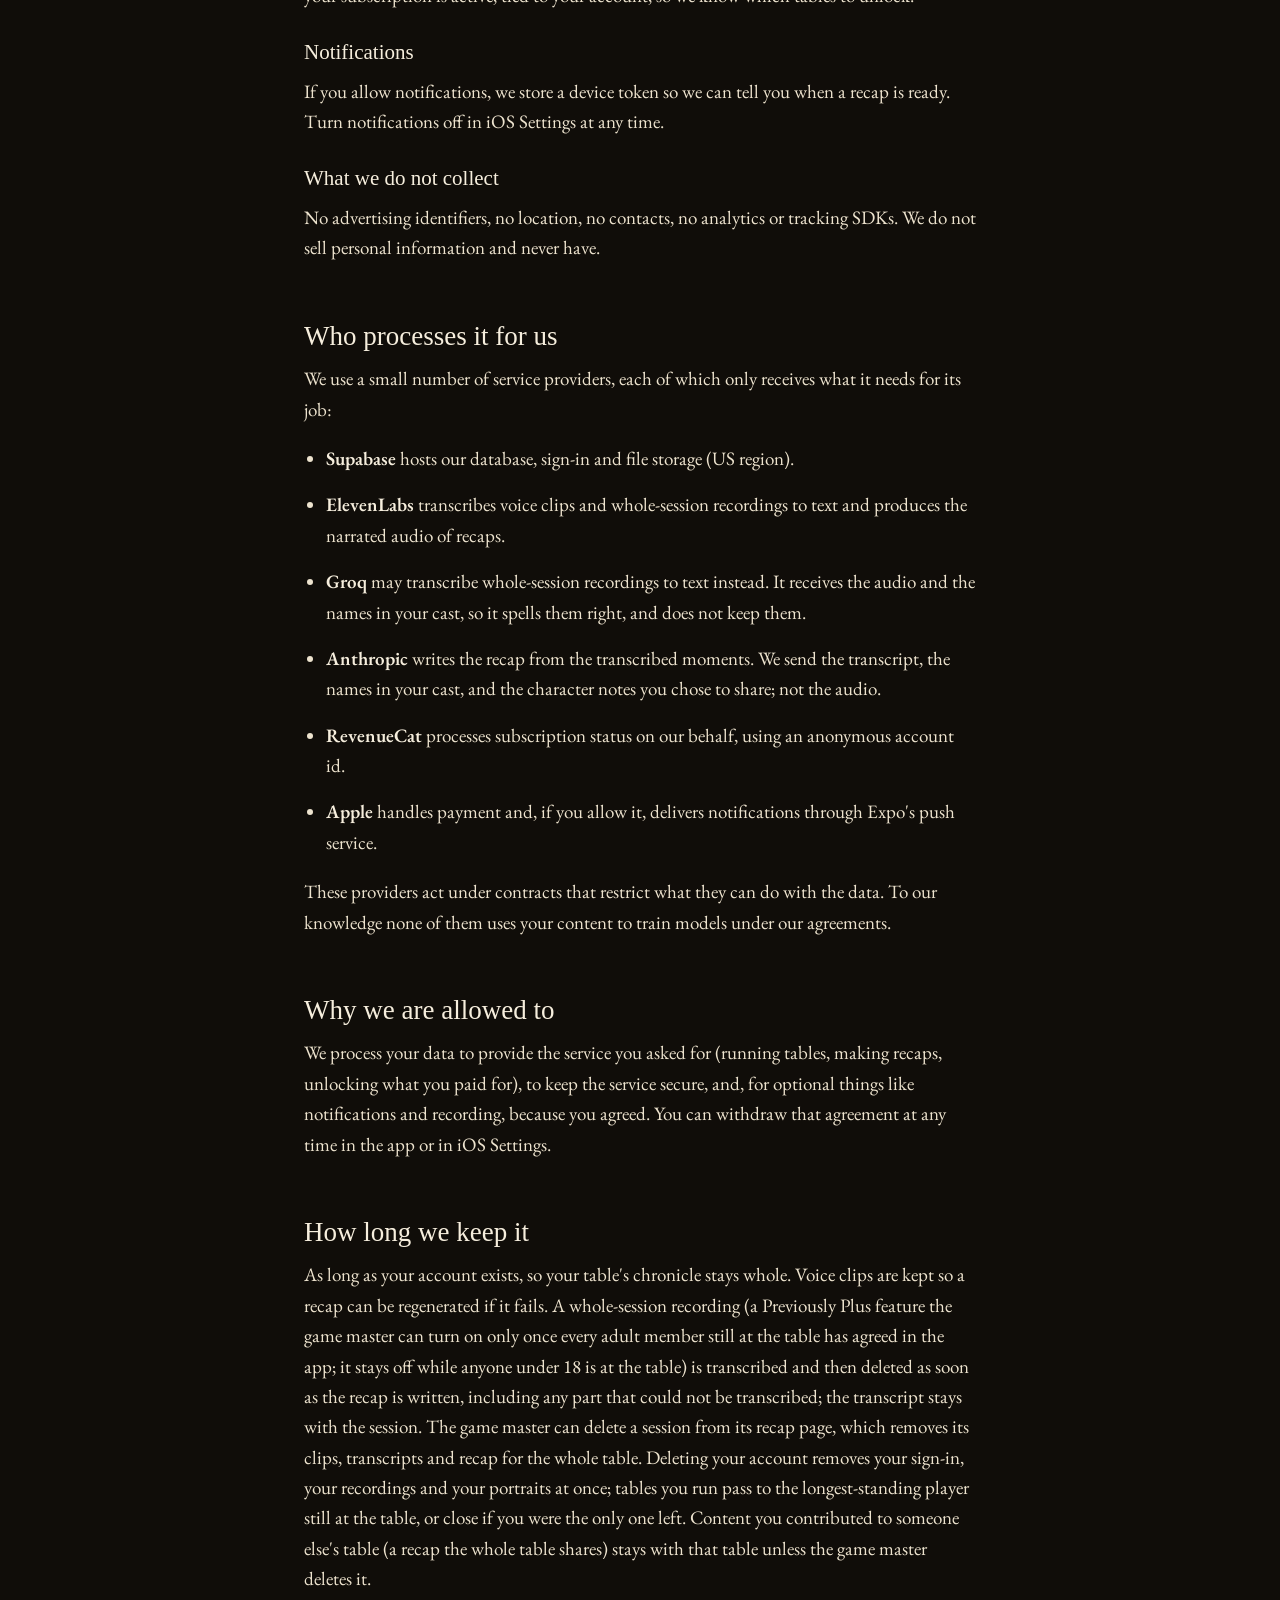
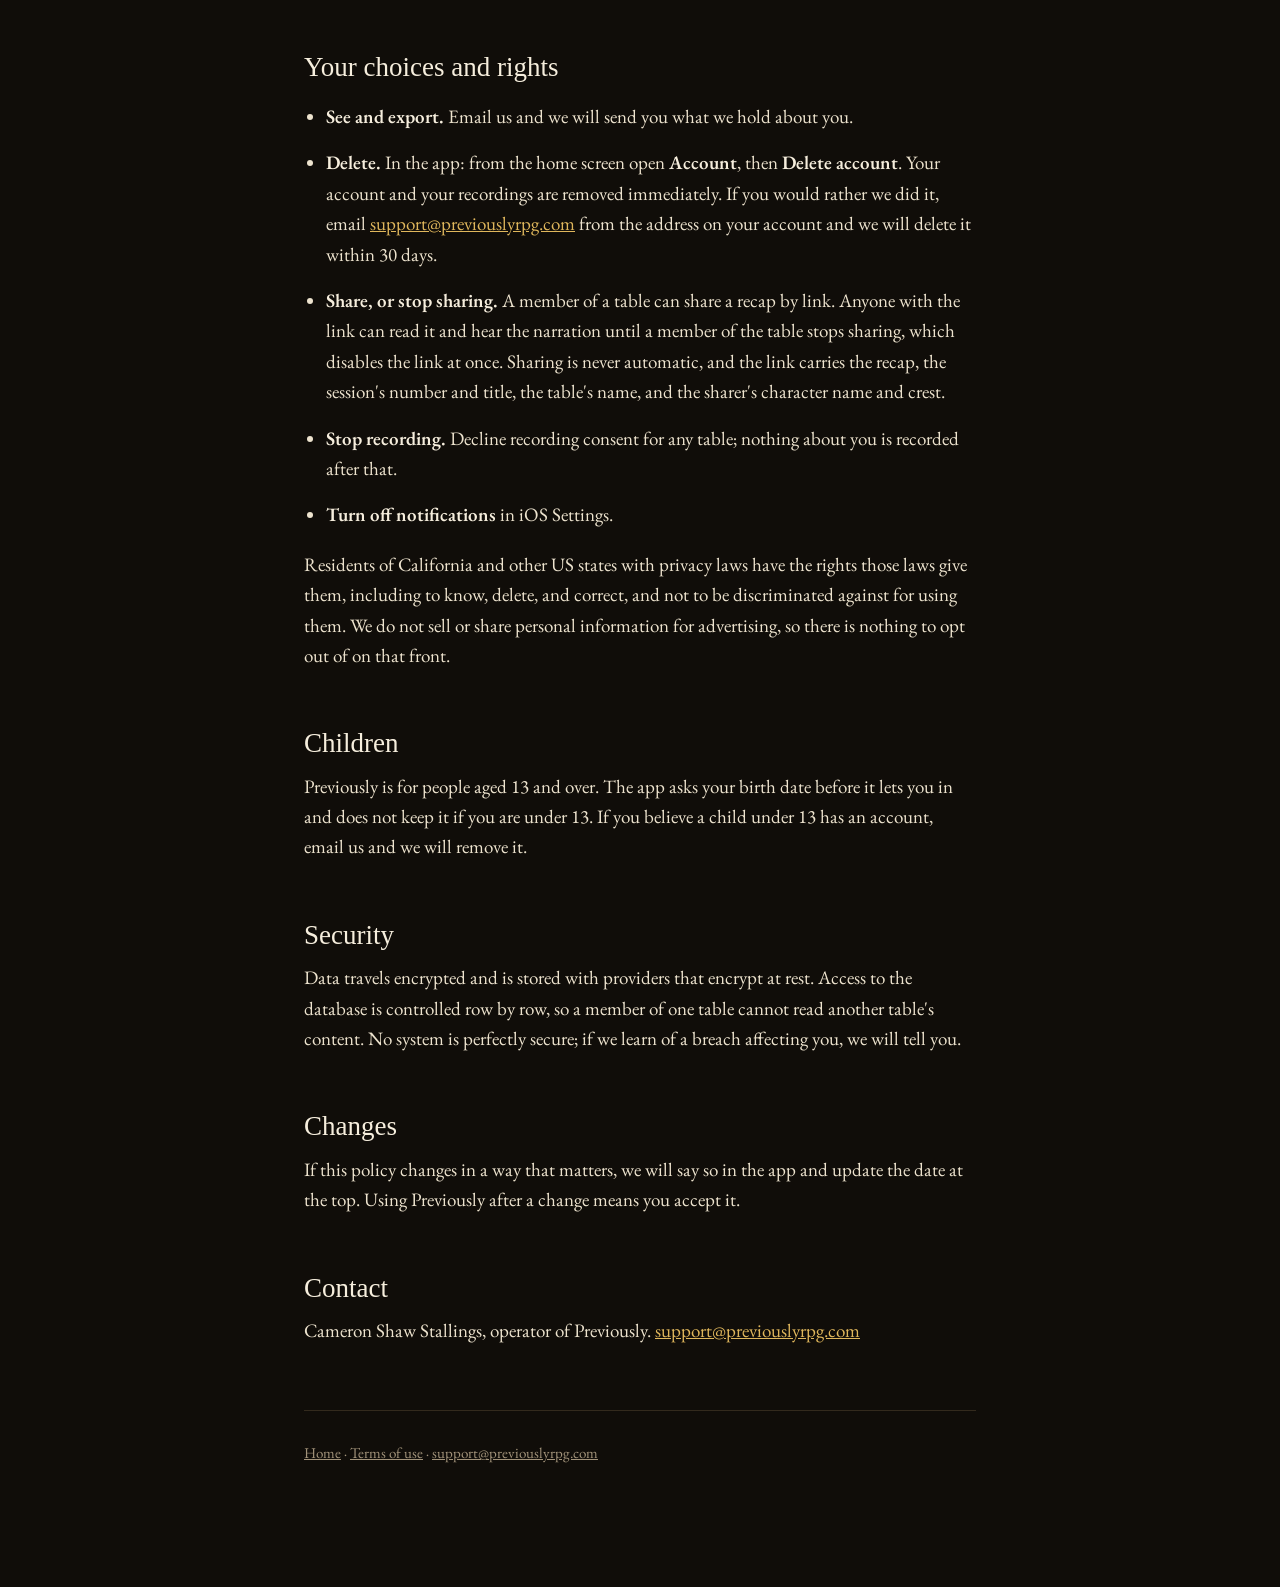
==== commit 7c40b9c9: "Publish 2026-09-04" ====
--- a/privacy/index.html
+++ b/privacy/index.html
@@ -3,10 +3,11 @@
 <head>
 <meta charset="utf-8">
 <meta name="viewport" content="width=device-width, initial-scale=1">
+<meta name="color-scheme" content="dark">
 <title>Privacy Policy · Previously</title>
 <meta name="description" content="What Previously collects, why, who processes it, and how to delete it.">
 <meta name="theme-color" content="#100D09">
-<link rel="icon" href="data:image/svg+xml,%3Csvg xmlns='http://www.w3.org/2000/svg' viewBox='0 0 64 64'%3E%3Crect width='64' height='64' rx='12' fill='%23100D09'/%3E%3Ctext x='32' y='46' text-anchor='middle' font-family='Georgia,serif' font-size='40' fill='%23E0B75C'%3EP%3C/text%3E%3C/svg%3E">
+<link rel="icon" href="data:image/svg+xml,%3Csvg xmlns='http://www.w3.org/2000/svg' viewBox='0 0 64 64'%3E%3Crect width='64' height='64' rx='12' fill='%23100D09'/%3E%3Cg transform='translate(8 8) scale(0.5)'%3E%3Ccircle cx='48' cy='48' r='38' fill='%231B160F'/%3E%3Ccircle cx='48' cy='48' r='39.8' fill='none' stroke='%23E0B75C' stroke-opacity='.3' stroke-width='3.4' stroke-dasharray='1.5 3.7'/%3E%3Ccircle cx='48' cy='48' r='38' fill='none' stroke='%23E0B75C' stroke-opacity='.7' stroke-width='1.6'/%3E%3Cpath d='M56 30 h20 v4 h-6 v34 h-4 V34 h-4 v34 h-4 V52 A11 11 0 0 1 56 30 Z' fill='%23E0B75C' fill-opacity='.9' transform='translate(-12.5 -1)'/%3E%3C/g%3E%3C/svg%3E">
 <link rel="preconnect" href="https://fonts.googleapis.com">
 <link rel="preconnect" href="https://fonts.gstatic.com" crossorigin>
 <link href="https://fonts.googleapis.com/css2?family=Almendra&family=IM+Fell+English:ital@0;1&family=IM+Fell+English+SC&family=EB+Garamond:ital,wght@0,400;0,500;0,600;1,400&display=swap" rel="stylesheet">
@@ -34,7 +35,7 @@
   <p>Campaign names, session dates, the characters you build (a name, an appearance, a crest, optional notes on who they are and how to say their name), the people you invite, and the cast and threads the narrator keeps track of.</p>
 
   <h3>Moments, and the recordings behind them</h3>
-  <p>During a session you can tap a button to record a short voice clip, or type a note. Voice clips are uploaded to our storage and transcribed. <strong>A moment is recorded only after you tap the button, and it stops when you tap again or after one minute at most.</strong> Separately, the game master can turn on whole-session recording, which is described below: that one keeps recording while the app is in the background and while the phone is locked, until the game master turns it off, until six hours, or until the month's recording time is used.</p>
+  <p>During a session you can tap the capture seal to record a short voice clip, or type a note. Voice clips are uploaded to our storage and transcribed. <strong>A moment is recorded only after you tap the seal, and it stops when you tap again or after one minute at most.</strong> Separately, the game master can turn on whole-session recording, which is described below: that one keeps recording while the app is in the background and while the phone is locked, until the game master turns it off, until six hours, or until the month's recording time is used.</p>
   <p>Because a voice clip at a table can capture other people, the app asks each member of a table whether they agree to be recorded, and shows everyone who has agreed. <strong>It is your responsibility to record only people who have agreed.</strong> Someone who declines can still read recaps and take part; they just cannot record.</p>
 
   <h3>Recaps</h3>
--- a/assets/style.css
+++ b/assets/style.css
@@ -1,4 +1,4 @@
-/* Lamplight, on the web. Same tokens as the app. */
+/* Lamplight, on the web. The app's tokens, and the app's marks. */
 :root {
   --ground: #100D09;
   --surface: #1B160F;
@@ -10,9 +10,10 @@
   --brass: #E0B75C;
   --ember: #C4593A;
   --rule: #332A1D;
+  color-scheme: dark;
 }
 * { box-sizing: border-box; }
-html { background: var(--ground); }
+html { background: var(--ground); -webkit-text-size-adjust: 100%; }
 body {
   margin: 0;
   background: var(--ground);
@@ -21,21 +22,23 @@
   font-size: 19px;
   line-height: 1.6;
   -webkit-font-smoothing: antialiased;
+  font-synthesis: none;
 }
-.wrap { max-width: 720px; margin: 0 auto; padding: 40px 24px 96px; }
-header { display: flex; align-items: baseline; justify-content: space-between; gap: 16px; margin-bottom: 40px; }
+.wrap { max-width: 720px; margin: 0 auto; padding: 40px max(24px, env(safe-area-inset-right)) 96px max(24px, env(safe-area-inset-left)); }
+header { display: flex; align-items: baseline; justify-content: space-between; gap: 16px; flex-wrap: wrap; margin-bottom: 40px; }
 .wordmark {
   font-family: 'Almendra', 'IM Fell English', Georgia, serif;
   font-size: 30px; color: var(--ink); text-decoration: none; letter-spacing: 0.02em;
 }
-nav a { color: var(--mute); text-decoration: none; margin-left: 18px; font-size: 17px; }
+nav { display: flex; gap: 4px; }
+nav a { color: var(--mute); text-decoration: none; font-size: 17px; padding: 12px 8px; display: inline-block; }
 nav a:hover { color: var(--brass); }
 h1, h2, h3 {
   font-family: 'IM Fell English', Georgia, serif; font-weight: 400; color: var(--ink); line-height: 1.2;
   margin: 0 0 12px;
 }
 h1 { font-size: 44px; }
-h2 { font-size: 27px; margin-top: 44px; }
+h2 { font-size: 27px; margin-top: 56px; }
 h3 { font-size: 21px; margin-top: 28px; }
 p, li { margin: 0 0 16px; }
 ul { padding-left: 22px; }
@@ -50,23 +53,101 @@
 .lede { font-size: 22px; color: var(--soft); }
 .mute { color: var(--mute); }
 .fine { font-size: 15px; color: var(--mute); }
-.btn {
-  display: inline-block; background: var(--brass); color: var(--ground); text-decoration: none;
-  padding: 13px 22px; border-radius: 6px; font-weight: 600; font-size: 18px;
+
+/* The running head: a label between two rules, as over the seal in the app. */
+.head-row { display: flex; align-items: center; gap: 12px; margin: 40px 0 10px; }
+.head-row::before, .head-row::after { content: ""; flex: 1; height: 1px; background: var(--rule); }
+.head-row .label { margin: 0; }
+.head-row.live .label { color: var(--ember); }
+
+/* The seal row: the page rule runs into the seal from both margins. */
+.seal-row { display: flex; align-items: center; }
+.seal-row::before, .seal-row::after { content: ""; flex: 1; height: 1px; background: var(--rule); }
+.hero-seal {
+  position: relative; width: 136px; height: 136px; margin: 0 4px; padding: 0;
+  background: none; border: 0; cursor: pointer; border-radius: 50%;
+  touch-action: manipulation; -webkit-tap-highlight-color: transparent;
 }
-.btn.quiet { background: transparent; color: var(--brass); border: 1px solid var(--brass); }
+.hero-seal:focus-visible { outline: 2px solid var(--brass); outline-offset: 6px; }
+.hero-seal svg { position: absolute; inset: 0; width: 100%; height: 100%; }
+.hero-seal .bloom { position: absolute; inset: 0; border-radius: 50%; background: var(--ember); opacity: 0; transform: scale(0.92); pointer-events: none; }
+.hero-seal.live .bloom { animation: bloom 2.8s ease-in-out infinite; }
+@keyframes bloom { 0%, 100% { opacity: 0.10; transform: scale(0.92); } 50% { opacity: 0.22; transform: scale(1.06); } }
+@media (prefers-reduced-motion: reduce) { .hero-seal.live .bloom { animation: none; opacity: 0.16; transform: none; } }
+.hero-seal .numerals {
+  position: absolute; inset: 0; display: flex; align-items: center; justify-content: center;
+  font-family: 'IM Fell English', Georgia, serif; font-size: 30px; color: var(--ink); pointer-events: none;
+}
+.hero-seal .numerals[hidden] { display: none; }
+.hero-seal .burn { display: none; }
+.hero-seal.live .burn { display: block; }
+.hero-seal.live .device { display: none; }
+.hero-seal:active .wax { fill: var(--ground); }
+.hero-seal:active .rim { stroke-opacity: 1; }
+.hero-seal:active .mill { stroke-opacity: 0.45; }
+.seal-label { text-align: center; font-size: 19px; color: var(--ink); margin: 14px 0 2px; }
+.seal-gloss { text-align: center; font-size: 15px; color: var(--mute); margin: 0 0 18px; }
+.moments { display: flex; flex-direction: column; gap: 8px; margin: 0 0 18px; }
+.moment { background: var(--surface); border: 1px solid var(--rule); border-radius: 6px; padding: 12px 14px; font-size: 17px; line-height: 1.5; color: var(--prose); }
+.moment .label { display: block; font-size: 11px; margin: 4px 0 0; color: var(--mute); }
+
+/* The plate: the seal's cross-section as a rectangle. Milled only when primary. */
 .plate {
-  background: var(--surface); border: 1px solid var(--brass); border-radius: 6px; padding: 22px 24px; margin: 28px 0;
+  position: relative; display: inline-flex; align-items: center; justify-content: center;
+  min-height: 52px; padding: 12px 24px; margin: 4px; border-radius: 6px;
+  background: var(--surface2); color: var(--ink); text-decoration: none;
+  font-family: 'EB Garamond', Georgia, serif; font-weight: 600; font-size: 18px; line-height: 1.2; text-align: center;
+  border: 1.4px solid rgba(224, 183, 92, 0.62);
+  -webkit-tap-highlight-color: transparent; touch-action: manipulation;
 }
-.plate .label { margin-bottom: 8px; }
-.grid { display: grid; grid-template-columns: repeat(auto-fit, minmax(200px, 1fr)); gap: 18px; margin: 32px 0; }
-.card { background: var(--surface); border: 1px solid var(--rule); border-radius: 6px; padding: 20px; }
-.card h3 { margin-top: 0; }
+.plate.primary { border-color: rgba(224, 183, 92, 0.82); min-width: 208px; }
+.plate .rings { position: absolute; inset: -5.4px; width: calc(100% + 10.8px); height: calc(100% + 10.8px); pointer-events: none; overflow: visible; }
+.plate .rings .mill { x: 2.2px; y: 2.2px; width: calc(100% - 4.4px); height: calc(100% - 4.4px); rx: 7.8px; ry: 7.8px; fill: none; stroke: var(--brass); stroke-width: 3.4; stroke-dasharray: 1.5 3.7; stroke-opacity: 0.30; }
+.plate .rings .inner { x: 10px; y: 10px; width: calc(100% - 20px); height: calc(100% - 20px); fill: none; stroke: var(--brass); stroke-width: 0.9; stroke-opacity: 0.32; }
+.plate.secondary .rings .mill { display: none; }
+.plate:hover { border-color: var(--brass); }
+.plate:active { background: var(--surface); border-color: var(--brass); }
+.plate:active .rings .mill { stroke-opacity: 0.45; }
+.plate:active .rings .inner { stroke-opacity: 0.5; }
+.plate:focus-visible { outline: 2px solid var(--brass); outline-offset: 5px; }
+.plate-row { display: flex; align-items: center; margin: 12px 0; }
+.plate-row::before, .plate-row::after { content: ""; flex: 1; min-width: 12px; height: 1px; background: var(--rule); }
+.plate-row.pair { flex-wrap: wrap; justify-content: center; gap: 6px; }
+.plate-row.pair::before, .plate-row.pair::after { display: none; }
+
+/* A notice: a page, not a control. Brass edge, no milling. */
+.notice { background: var(--surface); border: 1px solid var(--brass); border-radius: 6px; padding: 22px 24px; margin: 28px 0; }
+.notice .label { margin-bottom: 8px; }
+.notice h3 { margin-top: 0; }
+.notice p:last-child { margin-bottom: 0; }
+
+/* How it works: the three welcome pages, with the app's own marks. */
+.device-row { display: grid; grid-template-columns: 72px 1fr; gap: 20px; align-items: start; margin: 28px 0; }
+.device-row .device { width: 64px; height: 64px; display: flex; align-items: center; justify-content: center; }
+.device-row .device svg { width: 100%; height: 100%; }
+.device-row h3 { margin-top: 0; }
+.device-row .label { margin-bottom: 4px; }
+.device-row p:last-child { margin-bottom: 0; }
+@media (max-width: 480px) { .device-row { grid-template-columns: 56px 1fr; gap: 14px; } .device-row .device { width: 52px; height: 52px; } }
+
+/* The recap, as the app sets it: a versal, then the prose, then the fleuron. */
+.recap-head { display: flex; align-items: center; gap: 20px; margin: 8px 0 4px; }
+.recap-head svg { width: 84px; height: 84px; flex: none; }
+.recap-head h1 { margin: 0; }
+.prose { max-width: 620px; }
+.prose p { font-size: 20px; line-height: 1.55; color: var(--prose); margin: 0 0 1em; }
+.prose p:first-child::first-letter { font-family: 'Almendra', 'IM Fell English', Georgia, serif; font-size: 3.1em; line-height: 0.85; float: left; padding: 6px 10px 0 0; color: var(--brass); }
+.fleuron { display: flex; justify-content: center; margin: 28px 0; }
+.fleuron svg { width: 28px; height: 28px; }
+.listen { margin: 18px 0 6px; }
+.listen .label { margin-bottom: 6px; }
+audio { width: 100%; accent-color: var(--brass); }
+
 footer { margin-top: 64px; padding-top: 20px; border-top: 1px solid var(--rule); color: var(--mute); font-size: 15px; }
-footer a { color: var(--mute); }
+footer a { color: var(--mute); display: inline-block; padding: 10px 0; }
 footer a:hover { color: var(--brass); }
 code { font-family: ui-monospace, Menlo, Consolas, monospace; font-size: 0.9em; color: var(--ink); background: var(--surface2); padding: 2px 6px; border-radius: 4px; }
-.code-big { font-family: ui-monospace, Menlo, Consolas, monospace; font-size: 34px; letter-spacing: 0.12em; color: var(--ink); }
+.code-big { font-family: ui-monospace, Menlo, Consolas, monospace; font-size: 34px; letter-spacing: 0.12em; color: var(--ink); overflow-wrap: anywhere; }
 .toc { columns: 2; column-gap: 24px; font-size: 17px; }
 .toc a { text-decoration: none; }
-@media (max-width: 560px) { h1 { font-size: 36px; } body { font-size: 18px; } .toc { columns: 1; } }
+@media (max-width: 560px) { h1 { font-size: 36px; } body { font-size: 18px; } .toc { columns: 1; } .hero-seal { width: 120px; height: 120px; } }
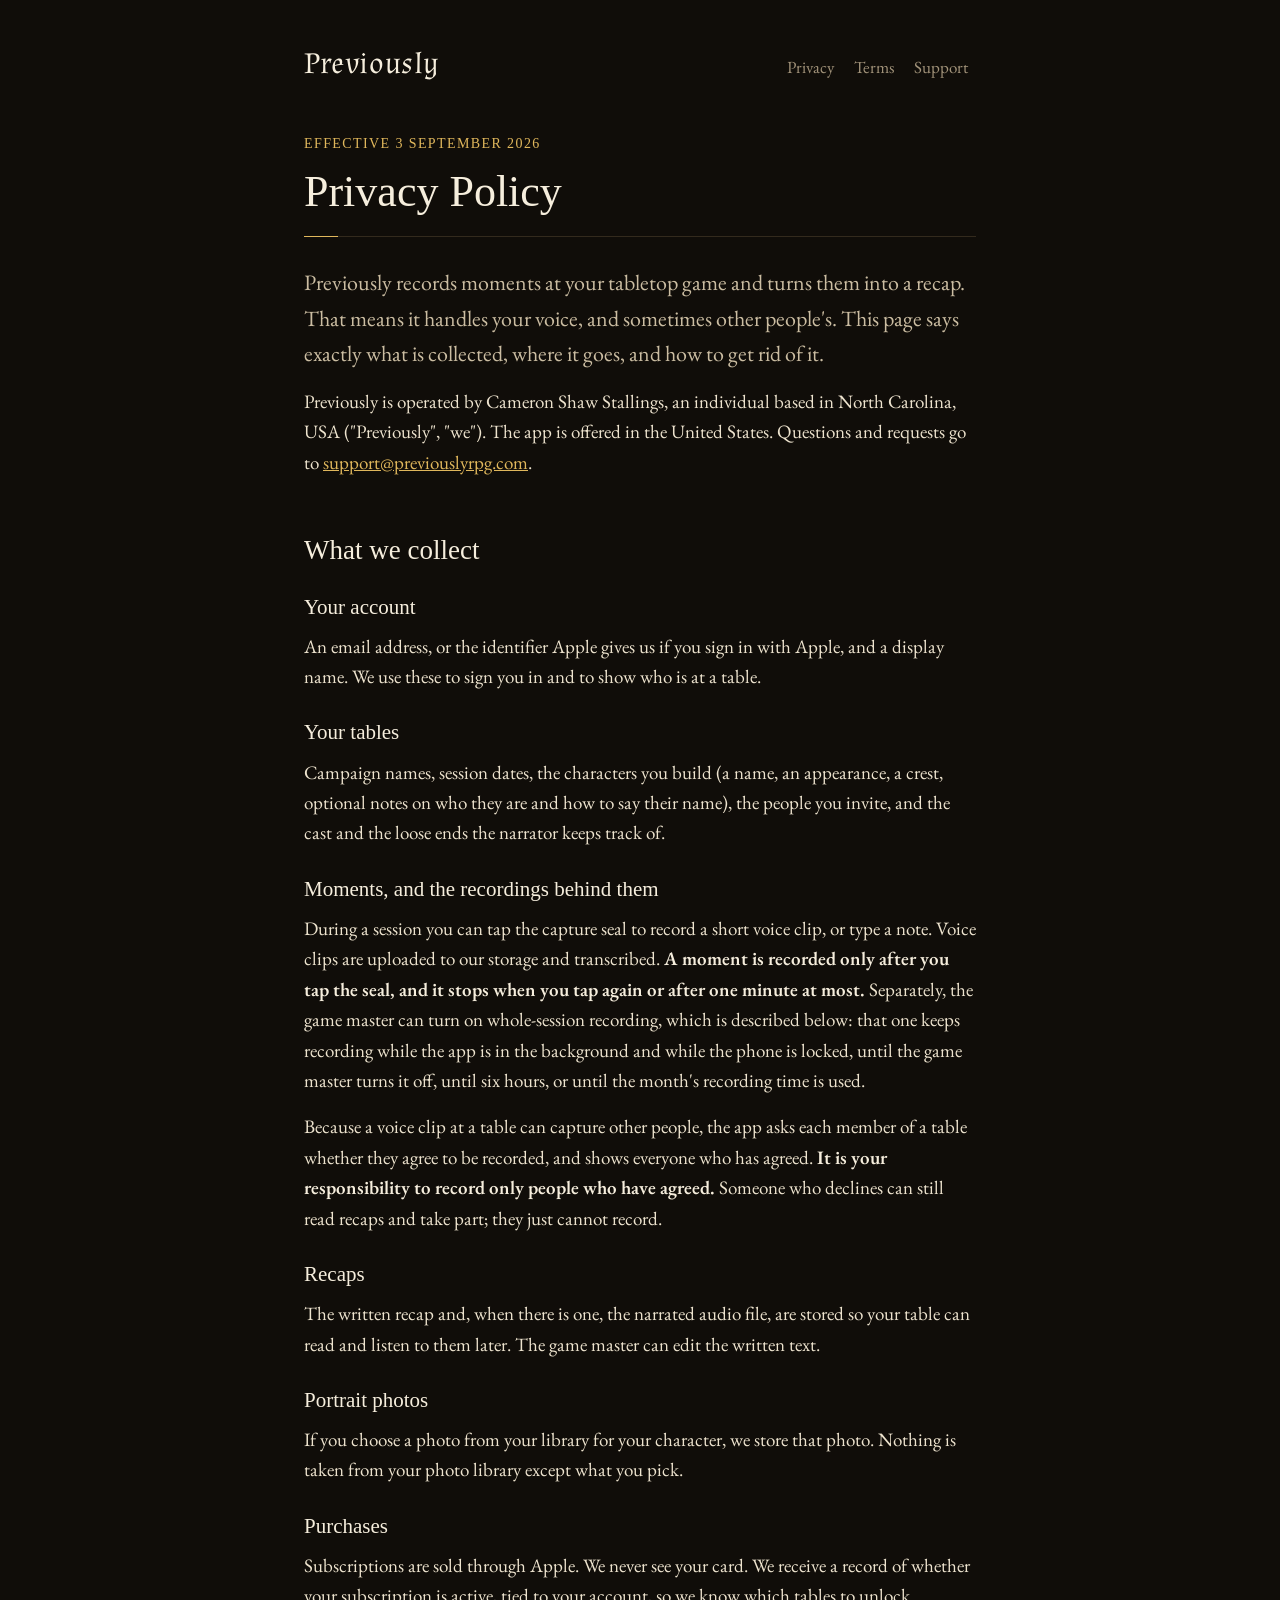
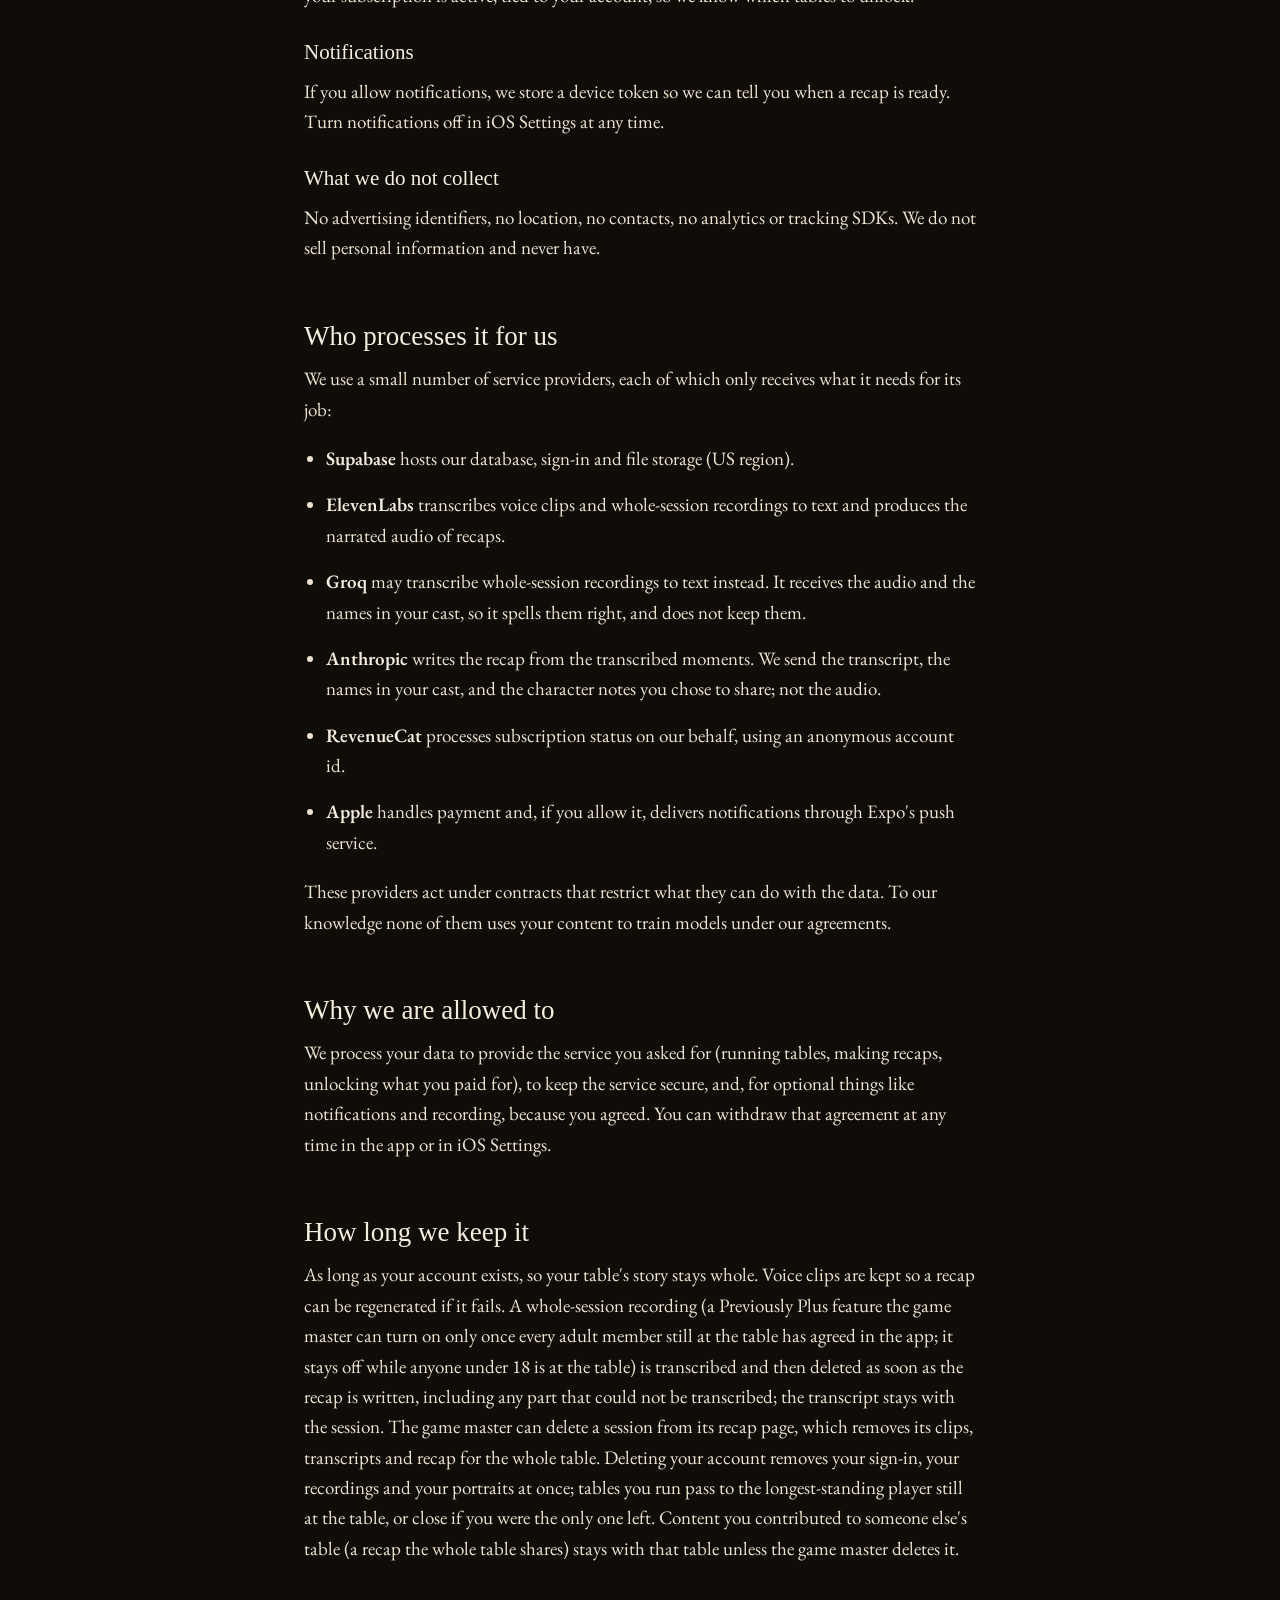
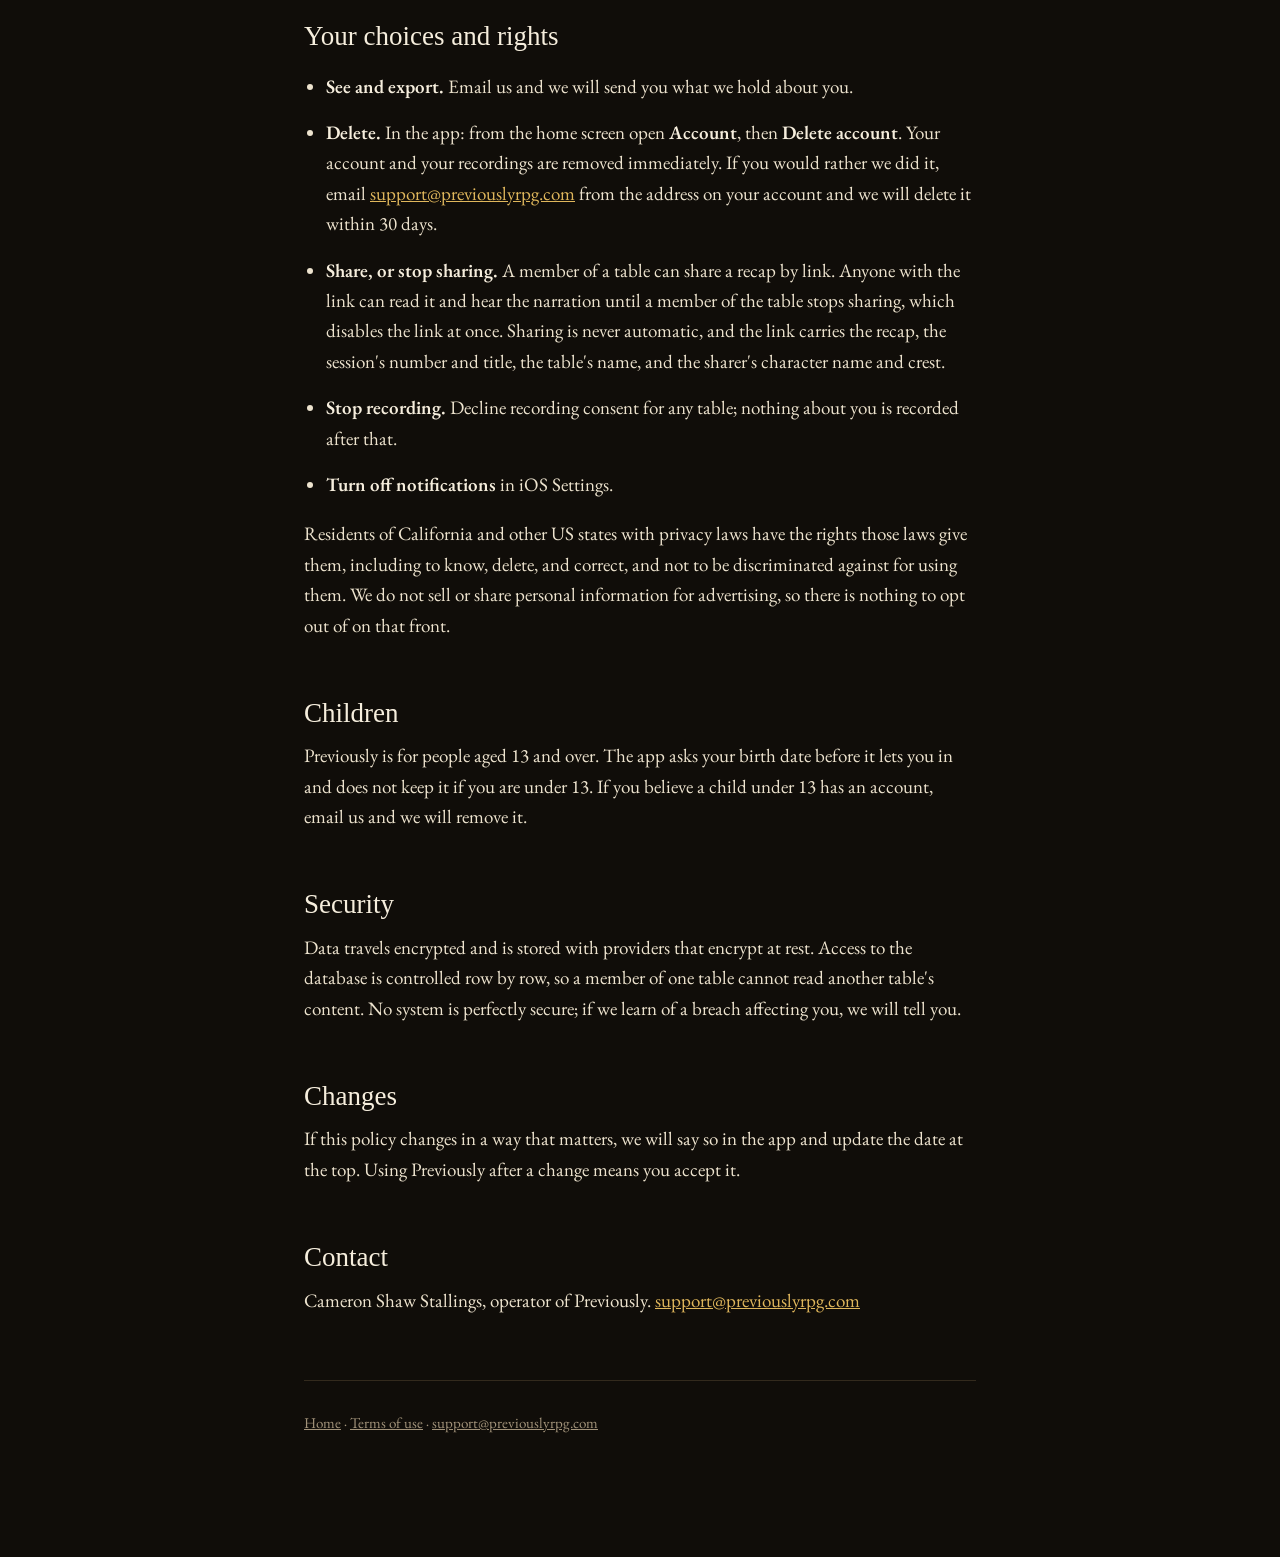
==== commit d07dc776: "Publish 2026-09-11" ====
--- a/privacy/index.html
+++ b/privacy/index.html
@@ -32,7 +32,7 @@
   <p>An email address, or the identifier Apple gives us if you sign in with Apple, and a display name. We use these to sign you in and to show who is at a table.</p>
 
   <h3>Your tables</h3>
-  <p>Campaign names, session dates, the characters you build (a name, an appearance, a crest, optional notes on who they are and how to say their name), the people you invite, and the cast and threads the narrator keeps track of.</p>
+  <p>Campaign names, session dates, the characters you build (a name, an appearance, a crest, optional notes on who they are and how to say their name), the people you invite, and the cast and the loose ends the narrator keeps track of.</p>
 
   <h3>Moments, and the recordings behind them</h3>
   <p>During a session you can tap the capture seal to record a short voice clip, or type a note. Voice clips are uploaded to our storage and transcribed. <strong>A moment is recorded only after you tap the seal, and it stops when you tap again or after one minute at most.</strong> Separately, the game master can turn on whole-session recording, which is described below: that one keeps recording while the app is in the background and while the phone is locked, until the game master turns it off, until six hours, or until the month's recording time is used.</p>
@@ -69,7 +69,7 @@
   <p>We process your data to provide the service you asked for (running tables, making recaps, unlocking what you paid for), to keep the service secure, and, for optional things like notifications and recording, because you agreed. You can withdraw that agreement at any time in the app or in iOS Settings.</p>
 
   <h2>How long we keep it</h2>
-  <p>As long as your account exists, so your table's chronicle stays whole. Voice clips are kept so a recap can be regenerated if it fails. A whole-session recording (a Previously Plus feature the game master can turn on only once every adult member still at the table has agreed in the app; it stays off while anyone under 18 is at the table) is transcribed and then deleted as soon as the recap is written, including any part that could not be transcribed; the transcript stays with the session. The game master can delete a session from its recap page, which removes its clips, transcripts and recap for the whole table. Deleting your account removes your sign-in, your recordings and your portraits at once; tables you run pass to the longest-standing player still at the table, or close if you were the only one left. Content you contributed to someone else's table (a recap the whole table shares) stays with that table unless the game master deletes it.</p>
+  <p>As long as your account exists, so your table's story stays whole. Voice clips are kept so a recap can be regenerated if it fails. A whole-session recording (a Previously Plus feature the game master can turn on only once every adult member still at the table has agreed in the app; it stays off while anyone under 18 is at the table) is transcribed and then deleted as soon as the recap is written, including any part that could not be transcribed; the transcript stays with the session. The game master can delete a session from its recap page, which removes its clips, transcripts and recap for the whole table. Deleting your account removes your sign-in, your recordings and your portraits at once; tables you run pass to the longest-standing player still at the table, or close if you were the only one left. Content you contributed to someone else's table (a recap the whole table shares) stays with that table unless the game master deletes it.</p>
 
   <h2>Your choices and rights</h2>
   <ul>
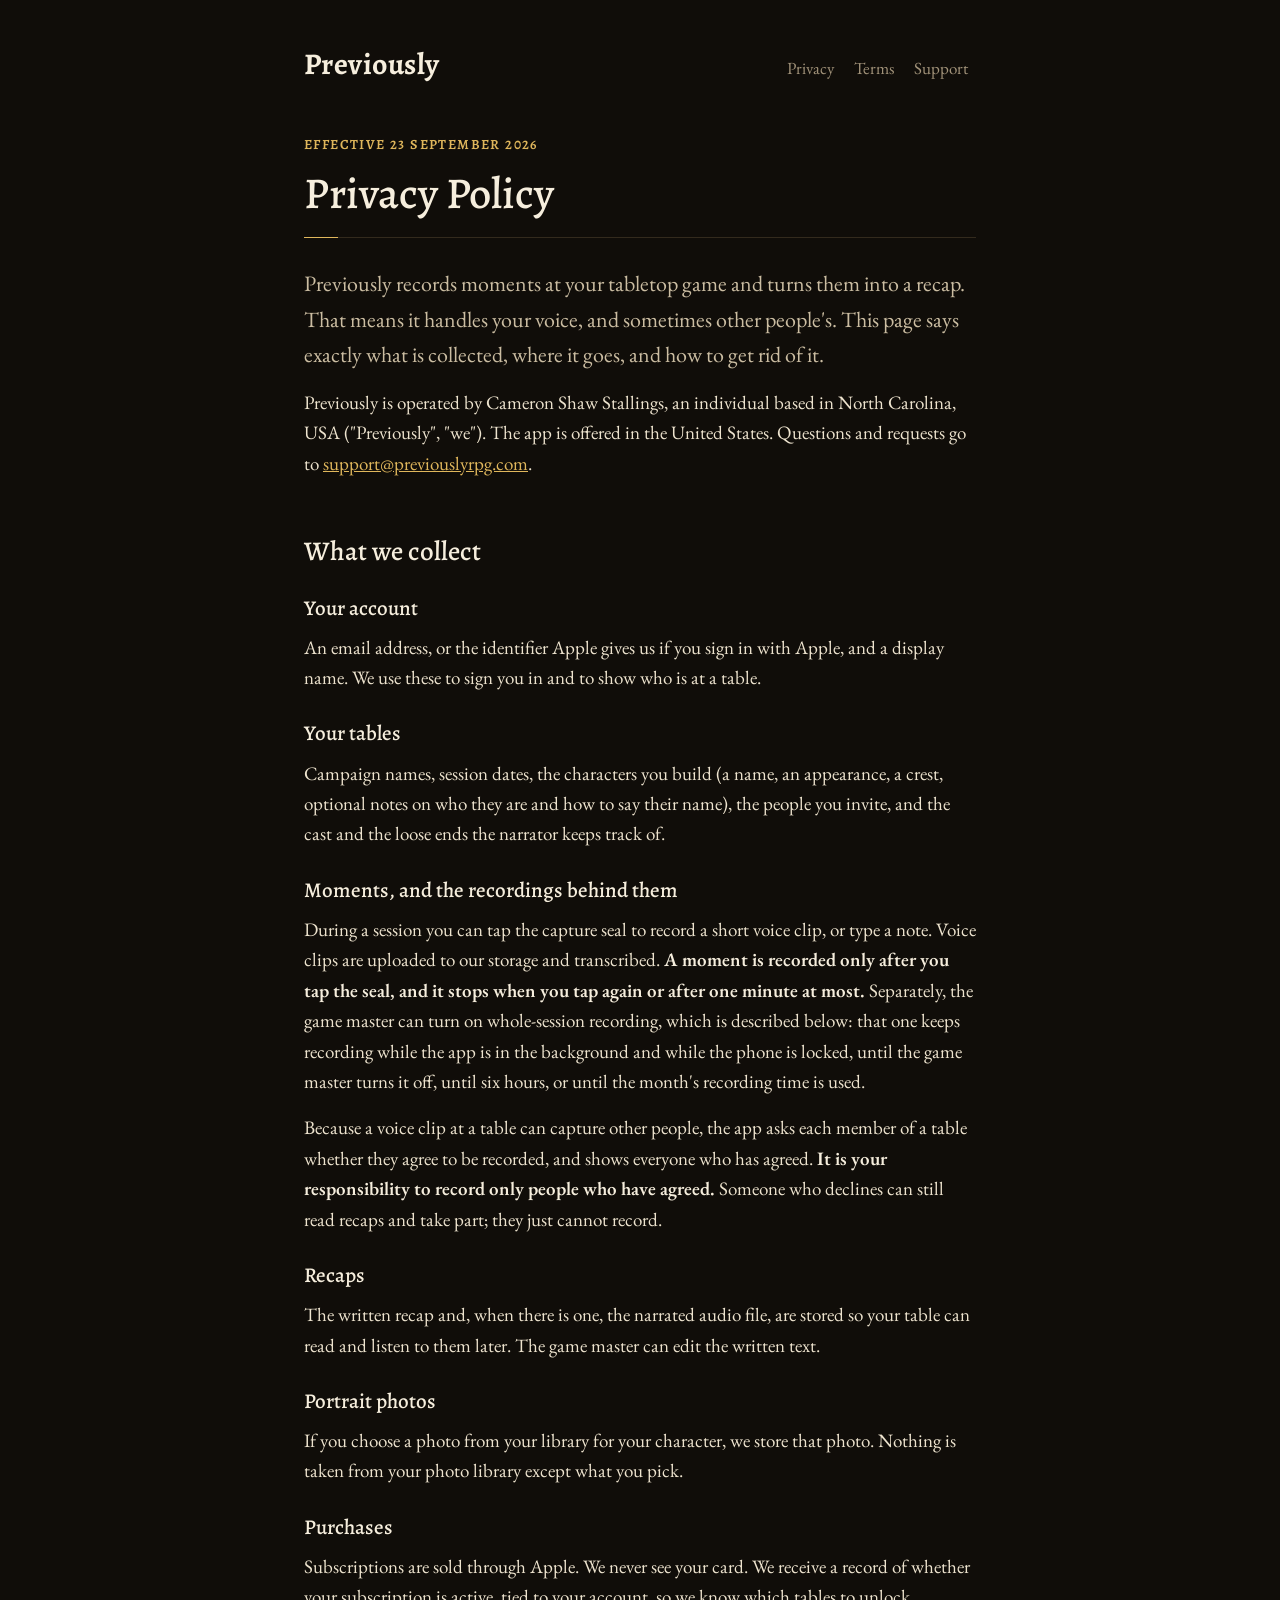
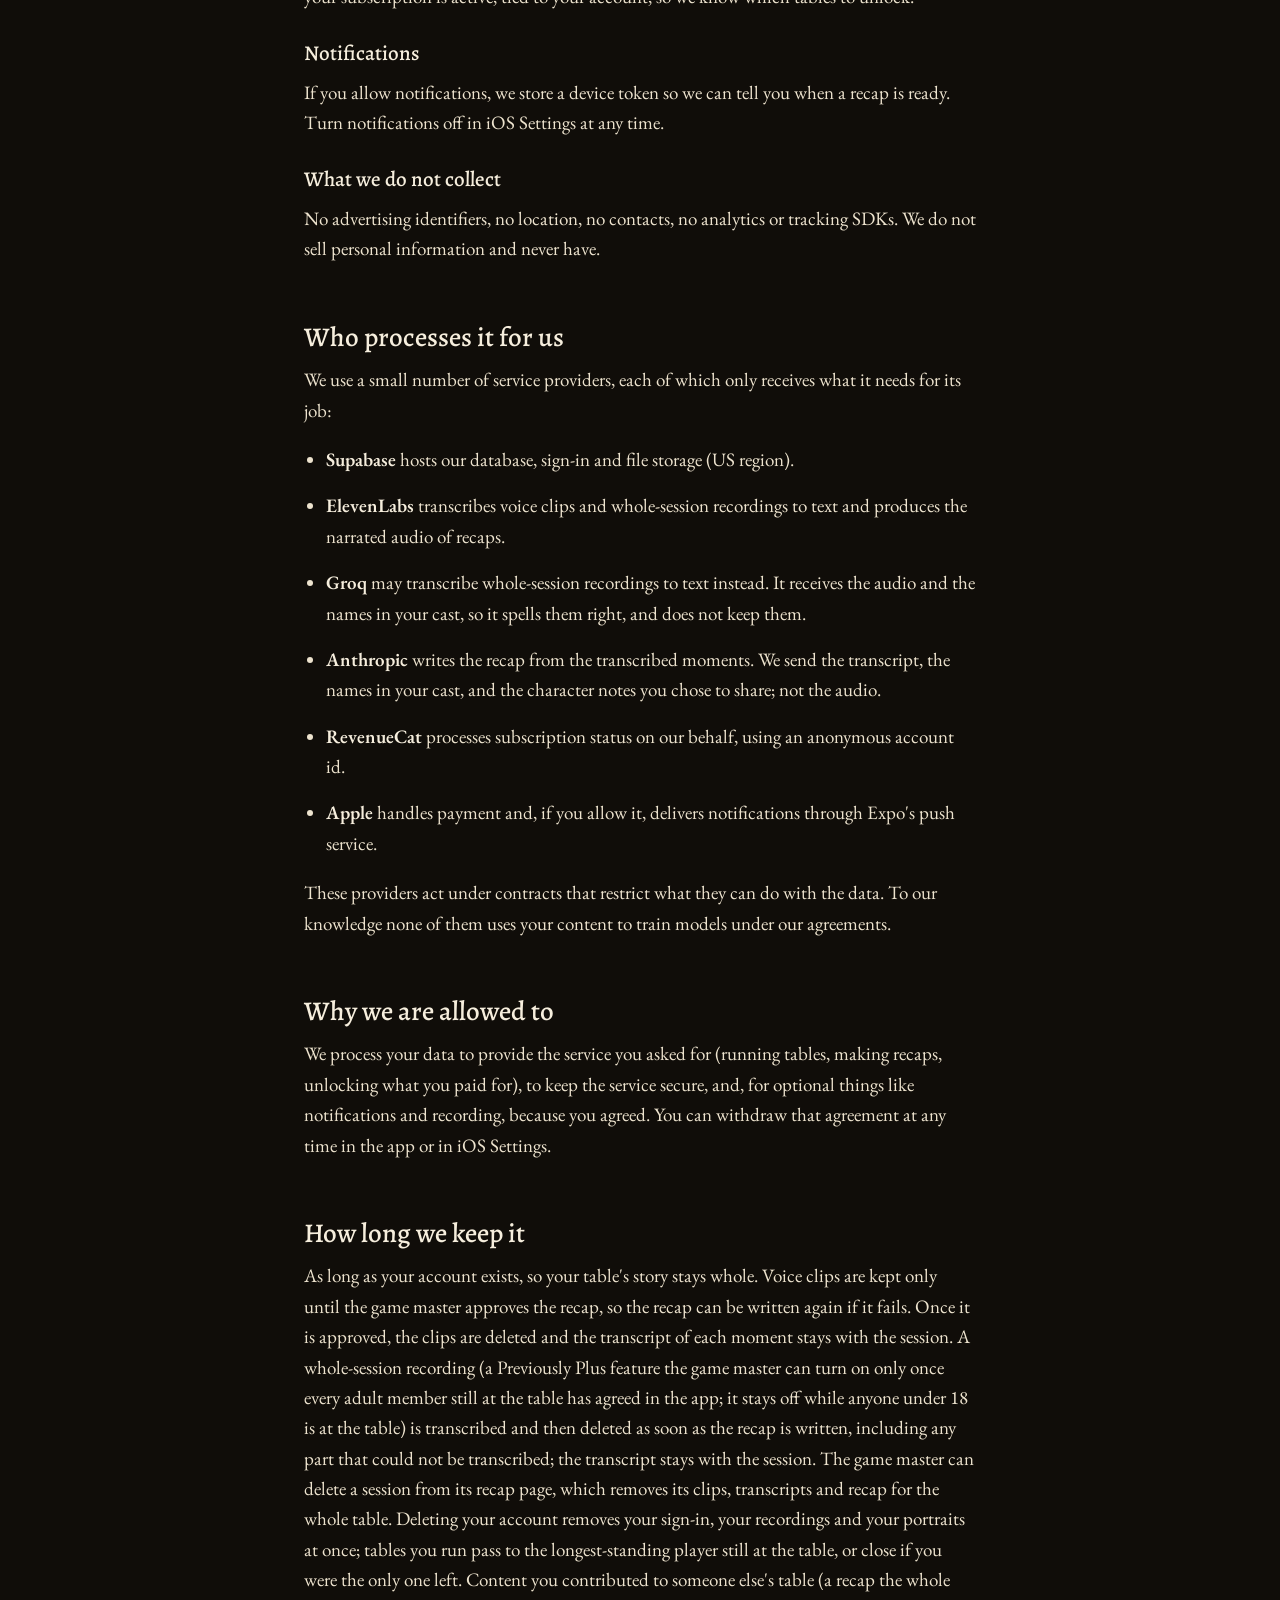
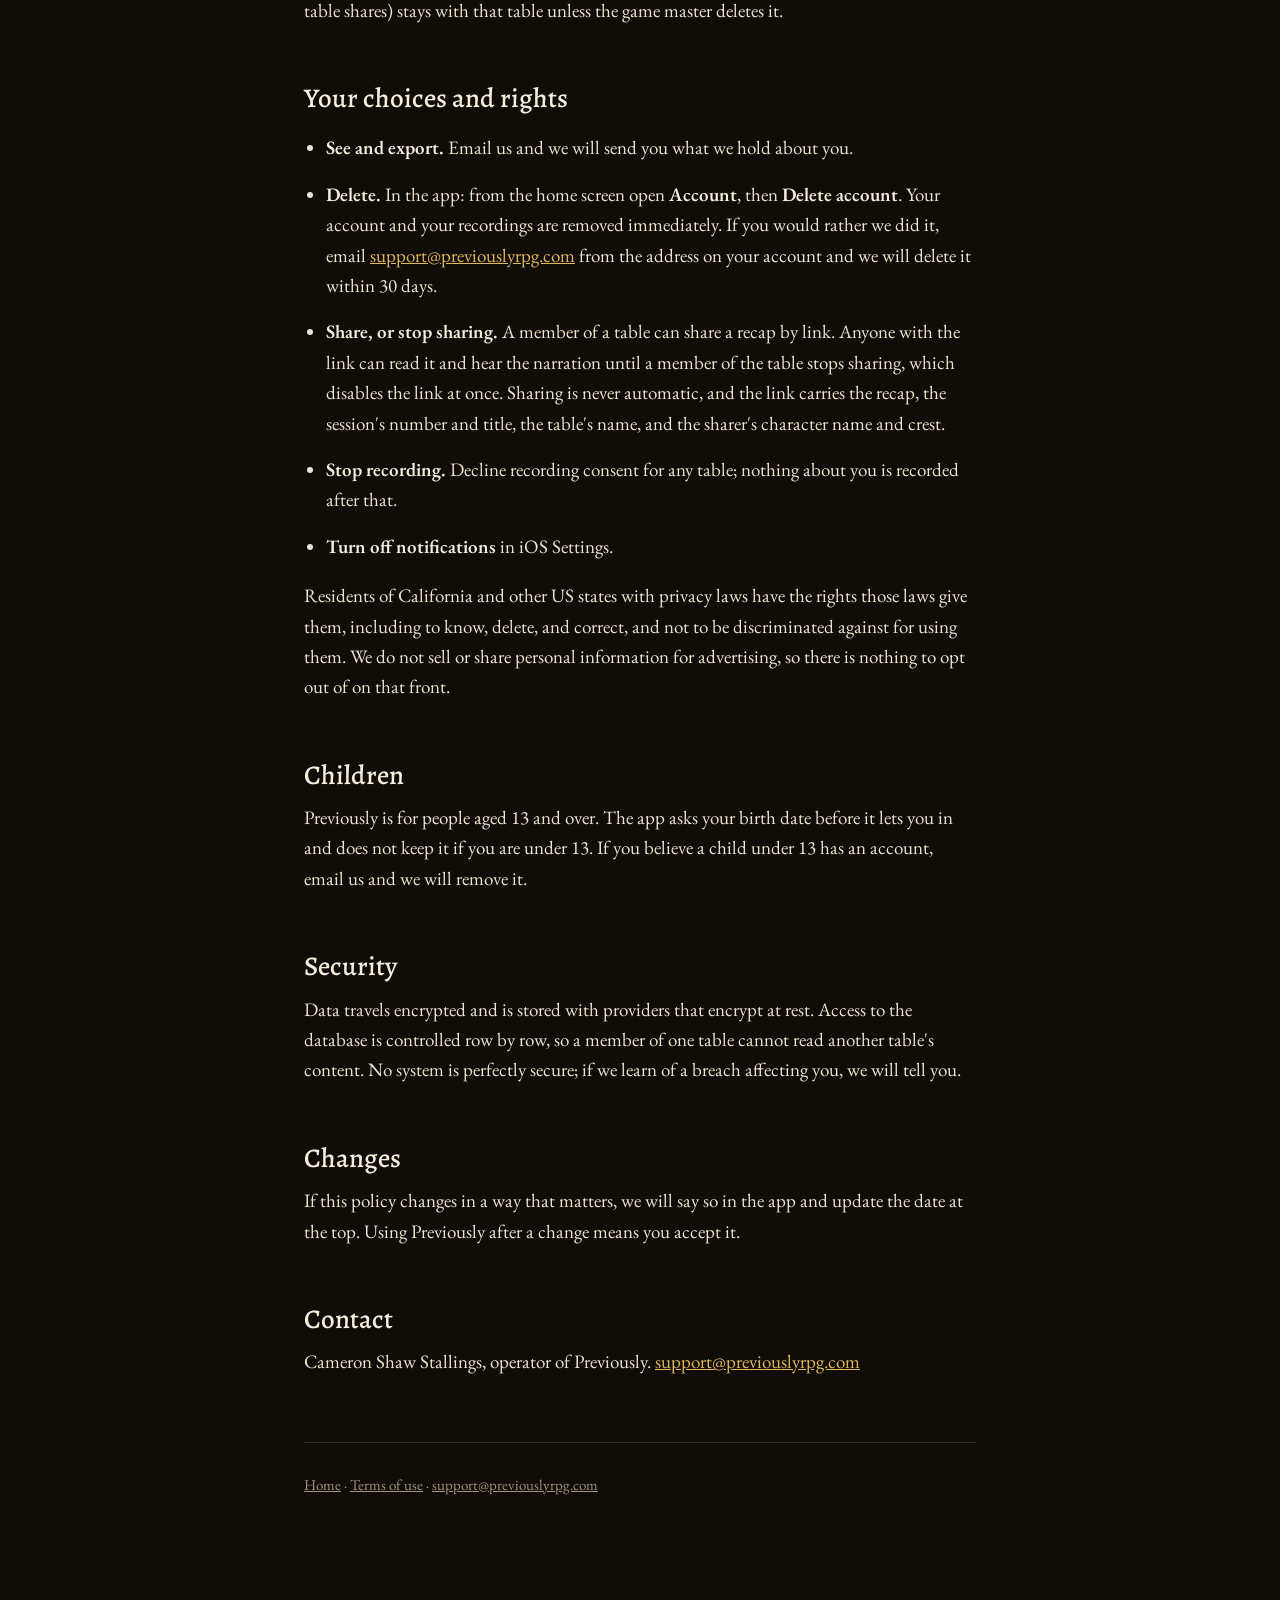
==== commit 2af7eb86: "Publish 2026-09-24" ====
--- a/privacy/index.html
+++ b/privacy/index.html
@@ -10,7 +10,7 @@
 <link rel="icon" href="data:image/svg+xml,%3Csvg xmlns='http://www.w3.org/2000/svg' viewBox='0 0 64 64'%3E%3Crect width='64' height='64' rx='12' fill='%23100D09'/%3E%3Cg transform='translate(8 8) scale(0.5)'%3E%3Ccircle cx='48' cy='48' r='38' fill='%231B160F'/%3E%3Ccircle cx='48' cy='48' r='39.8' fill='none' stroke='%23E0B75C' stroke-opacity='.3' stroke-width='3.4' stroke-dasharray='1.5 3.7'/%3E%3Ccircle cx='48' cy='48' r='38' fill='none' stroke='%23E0B75C' stroke-opacity='.7' stroke-width='1.6'/%3E%3Cpath d='M56 30 h20 v4 h-6 v34 h-4 V34 h-4 v34 h-4 V52 A11 11 0 0 1 56 30 Z' fill='%23E0B75C' fill-opacity='.9' transform='translate(-12.5 -1)'/%3E%3C/g%3E%3C/svg%3E">
 <link rel="preconnect" href="https://fonts.googleapis.com">
 <link rel="preconnect" href="https://fonts.gstatic.com" crossorigin>
-<link href="https://fonts.googleapis.com/css2?family=Almendra&family=IM+Fell+English:ital@0;1&family=IM+Fell+English+SC&family=EB+Garamond:ital,wght@0,400;0,500;0,600;1,400&display=swap" rel="stylesheet">
+<link href="https://fonts.googleapis.com/css2?family=Alegreya:wght@500;600;700&family=EB+Garamond:ital,wght@0,400;0,500;0,600;1,400&display=swap" rel="stylesheet">
 <link rel="stylesheet" href="/assets/style.css">
 </head>
 <body>
@@ -20,7 +20,7 @@
     <nav><a href="/privacy/">Privacy</a><a href="/terms/">Terms</a><a href="mailto:support@previouslyrpg.com">Support</a></nav>
   </header>
 
-  <p class="label">Effective 3 September 2026</p>
+  <p class="label">Effective 23 September 2026</p>
   <h1>Privacy Policy</h1>
   <div class="rule"></div>
   <p class="lede">Previously records moments at your tabletop game and turns them into a recap. That means it handles your voice, and sometimes other people's. This page says exactly what is collected, where it goes, and how to get rid of it.</p>
@@ -69,7 +69,7 @@
   <p>We process your data to provide the service you asked for (running tables, making recaps, unlocking what you paid for), to keep the service secure, and, for optional things like notifications and recording, because you agreed. You can withdraw that agreement at any time in the app or in iOS Settings.</p>
 
   <h2>How long we keep it</h2>
-  <p>As long as your account exists, so your table's story stays whole. Voice clips are kept so a recap can be regenerated if it fails. A whole-session recording (a Previously Plus feature the game master can turn on only once every adult member still at the table has agreed in the app; it stays off while anyone under 18 is at the table) is transcribed and then deleted as soon as the recap is written, including any part that could not be transcribed; the transcript stays with the session. The game master can delete a session from its recap page, which removes its clips, transcripts and recap for the whole table. Deleting your account removes your sign-in, your recordings and your portraits at once; tables you run pass to the longest-standing player still at the table, or close if you were the only one left. Content you contributed to someone else's table (a recap the whole table shares) stays with that table unless the game master deletes it.</p>
+  <p>As long as your account exists, so your table's story stays whole. Voice clips are kept only until the game master approves the recap, so the recap can be written again if it fails. Once it is approved, the clips are deleted and the transcript of each moment stays with the session. A whole-session recording (a Previously Plus feature the game master can turn on only once every adult member still at the table has agreed in the app; it stays off while anyone under 18 is at the table) is transcribed and then deleted as soon as the recap is written, including any part that could not be transcribed; the transcript stays with the session. The game master can delete a session from its recap page, which removes its clips, transcripts and recap for the whole table. Deleting your account removes your sign-in, your recordings and your portraits at once; tables you run pass to the longest-standing player still at the table, or close if you were the only one left. Content you contributed to someone else's table (a recap the whole table shares) stays with that table unless the game master deletes it.</p>
 
   <h2>Your choices and rights</h2>
   <ul>
--- a/assets/style.css
+++ b/assets/style.css
@@ -23,18 +23,21 @@
   line-height: 1.6;
   -webkit-font-smoothing: antialiased;
   font-synthesis: none;
+  /* Lining figures everywhere, as the app sets them: old-style figures read
+     as numbers smaller than the words around them. */
+  font-variant-numeric: lining-nums;
 }
 .wrap { max-width: 720px; margin: 0 auto; padding: 40px max(24px, env(safe-area-inset-right)) 96px max(24px, env(safe-area-inset-left)); }
 header { display: flex; align-items: baseline; justify-content: space-between; gap: 16px; flex-wrap: wrap; margin-bottom: 40px; }
 .wordmark {
-  font-family: 'Almendra', 'IM Fell English', Georgia, serif;
-  font-size: 30px; color: var(--ink); text-decoration: none; letter-spacing: 0.02em;
+  font-family: 'Alegreya', Georgia, serif; font-weight: 700;
+  font-size: 30px; color: var(--ink); text-decoration: none; letter-spacing: 0.015em;
 }
 nav { display: flex; gap: 4px; }
 nav a { color: var(--mute); text-decoration: none; font-size: 17px; padding: 12px 8px; display: inline-block; }
 nav a:hover { color: var(--brass); }
 h1, h2, h3 {
-  font-family: 'IM Fell English', Georgia, serif; font-weight: 400; color: var(--ink); line-height: 1.2;
+  font-family: 'Alegreya', Georgia, serif; font-weight: 500; color: var(--ink); line-height: 1.2;
   margin: 0 0 12px;
 }
 h1 { font-size: 44px; }
@@ -45,7 +48,7 @@
 a { color: var(--brass); }
 strong { color: var(--ink); font-weight: 600; }
 .label {
-  font-family: 'IM Fell English SC', 'IM Fell English', Georgia, serif;
+  font-family: 'Alegreya', Georgia, serif; font-weight: 600;
   font-size: 14px; letter-spacing: 0.1em; text-transform: uppercase; color: var(--brass);
   margin: 0 0 10px;
 }
@@ -53,6 +56,18 @@
 .lede { font-size: 22px; color: var(--soft); }
 .mute { color: var(--mute); }
 .fine { font-size: 15px; color: var(--mute); }
+
+/* The film: the launch video, vertical. Capped by width so it stays a phone's
+   shape on a desktop, and by the window's height so a laptop sees it whole. */
+.film { margin: 36px 0 0; }
+.film-frame {
+  width: min(100%, 340px); width: min(100%, 340px, 44vh); width: min(100%, 340px, 44svh);
+  aspect-ratio: 9 / 16; margin: 0 auto; overflow: hidden; isolation: isolate;
+  background: #0D0C05; border: 1px solid var(--rule); border-radius: 12px;
+}
+.film-frame video { display: block; width: 100%; height: 100%; object-fit: cover; background: #0D0C05; border-radius: 11px; }
+.film figcaption { text-align: center; font-size: 15px; color: var(--mute); margin: 14px auto 0; max-width: 34em; }
+.film .credit { display: block; font-size: 12px; margin-top: 4px; }
 
 /* The running head: a label between two rules, as over the seal in the app. */
 .head-row { display: flex; align-items: center; gap: 12px; margin: 40px 0 10px; }
@@ -76,7 +91,7 @@
 @media (prefers-reduced-motion: reduce) { .hero-seal.live .bloom { animation: none; opacity: 0.16; transform: none; } }
 .hero-seal .numerals {
   position: absolute; inset: 0; display: flex; align-items: center; justify-content: center;
-  font-family: 'IM Fell English', Georgia, serif; font-size: 30px; color: var(--ink); pointer-events: none;
+  font-family: 'Alegreya', Georgia, serif; font-weight: 500; font-size: 30px; color: var(--ink); pointer-events: none;
 }
 .hero-seal .numerals[hidden] { display: none; }
 .hero-seal .burn { display: none; }
@@ -136,7 +151,7 @@
 .recap-head h1 { margin: 0; }
 .prose { max-width: 620px; }
 .prose p { font-size: 20px; line-height: 1.55; color: var(--prose); margin: 0 0 1em; }
-.prose p:first-child::first-letter { font-family: 'Almendra', 'IM Fell English', Georgia, serif; font-size: 3.1em; line-height: 0.85; float: left; padding: 6px 10px 0 0; color: var(--brass); }
+.prose p:first-child::first-letter { font-family: 'Alegreya', Georgia, serif; font-weight: 700; font-size: 3.1em; line-height: 0.85; float: left; padding: 6px 10px 0 0; color: var(--brass); }
 .fleuron { display: flex; justify-content: center; margin: 28px 0; }
 .fleuron svg { width: 28px; height: 28px; }
 .listen { margin: 18px 0 6px; }
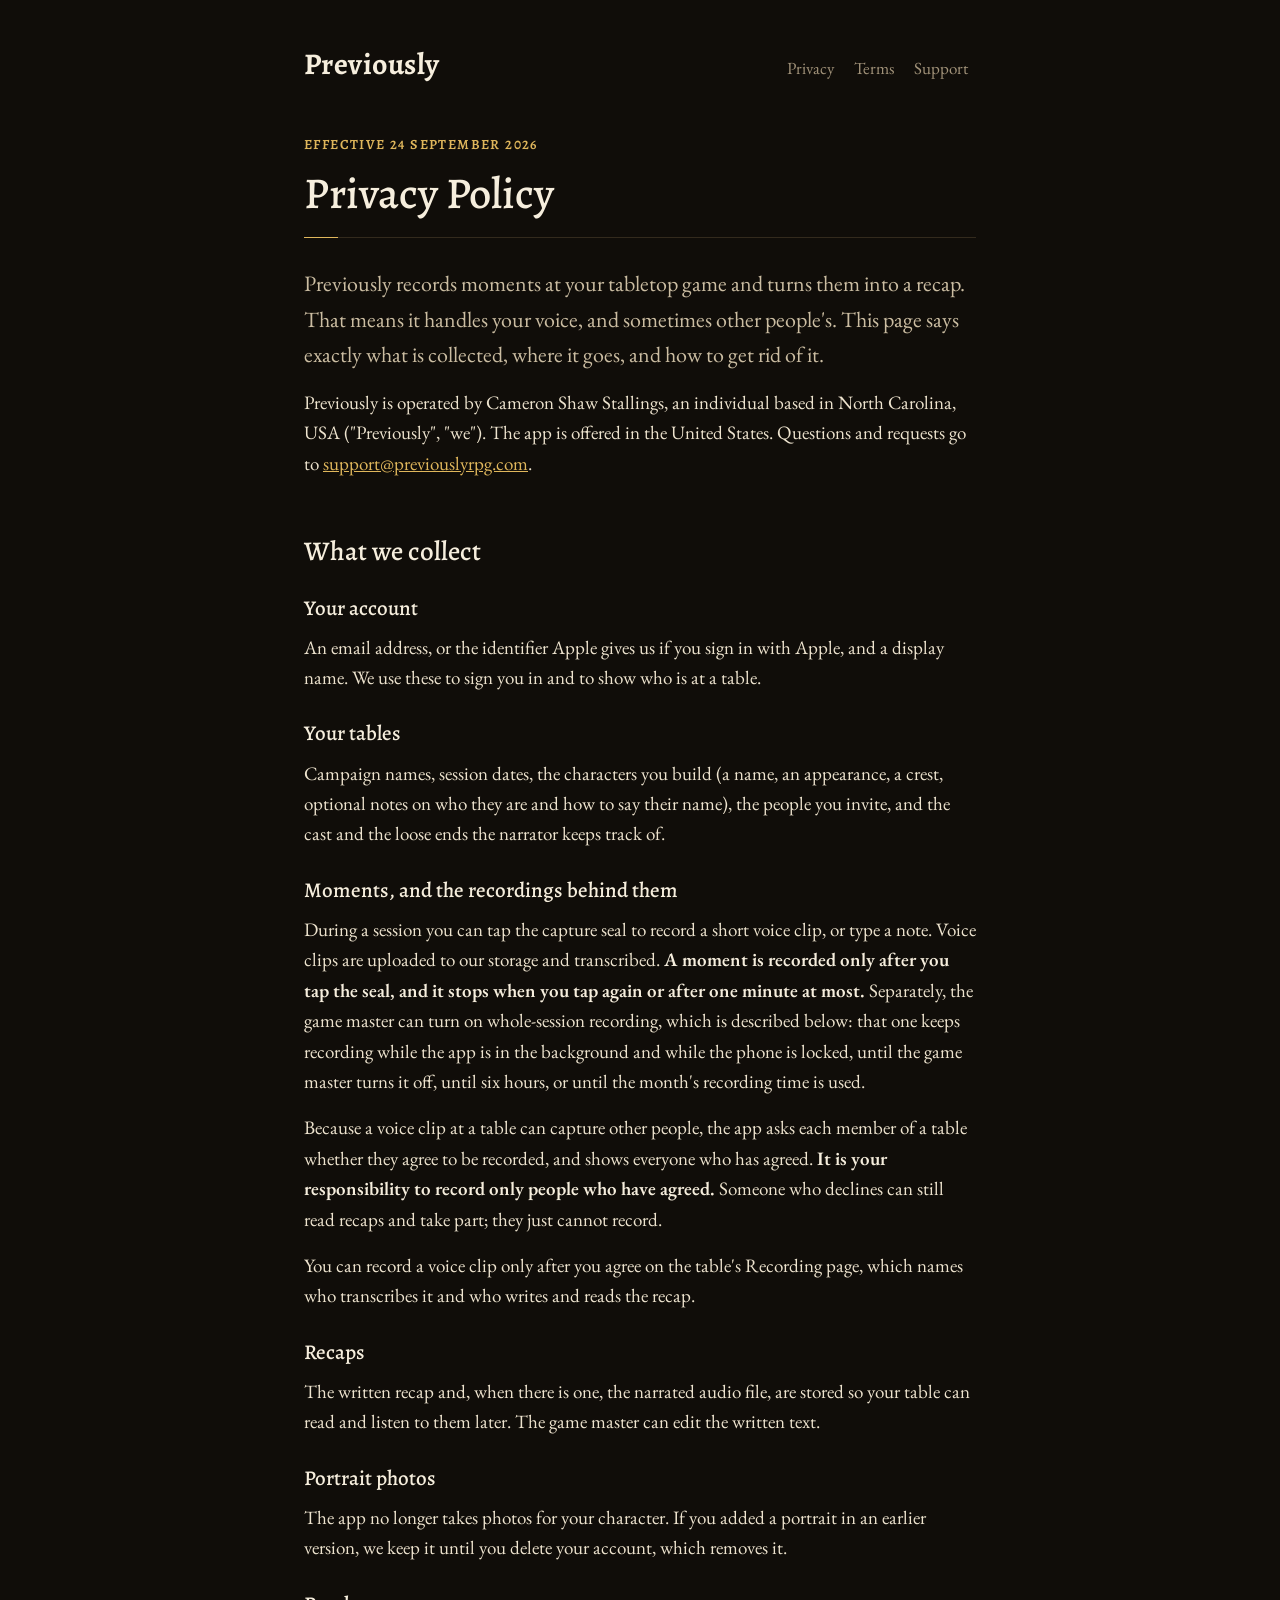
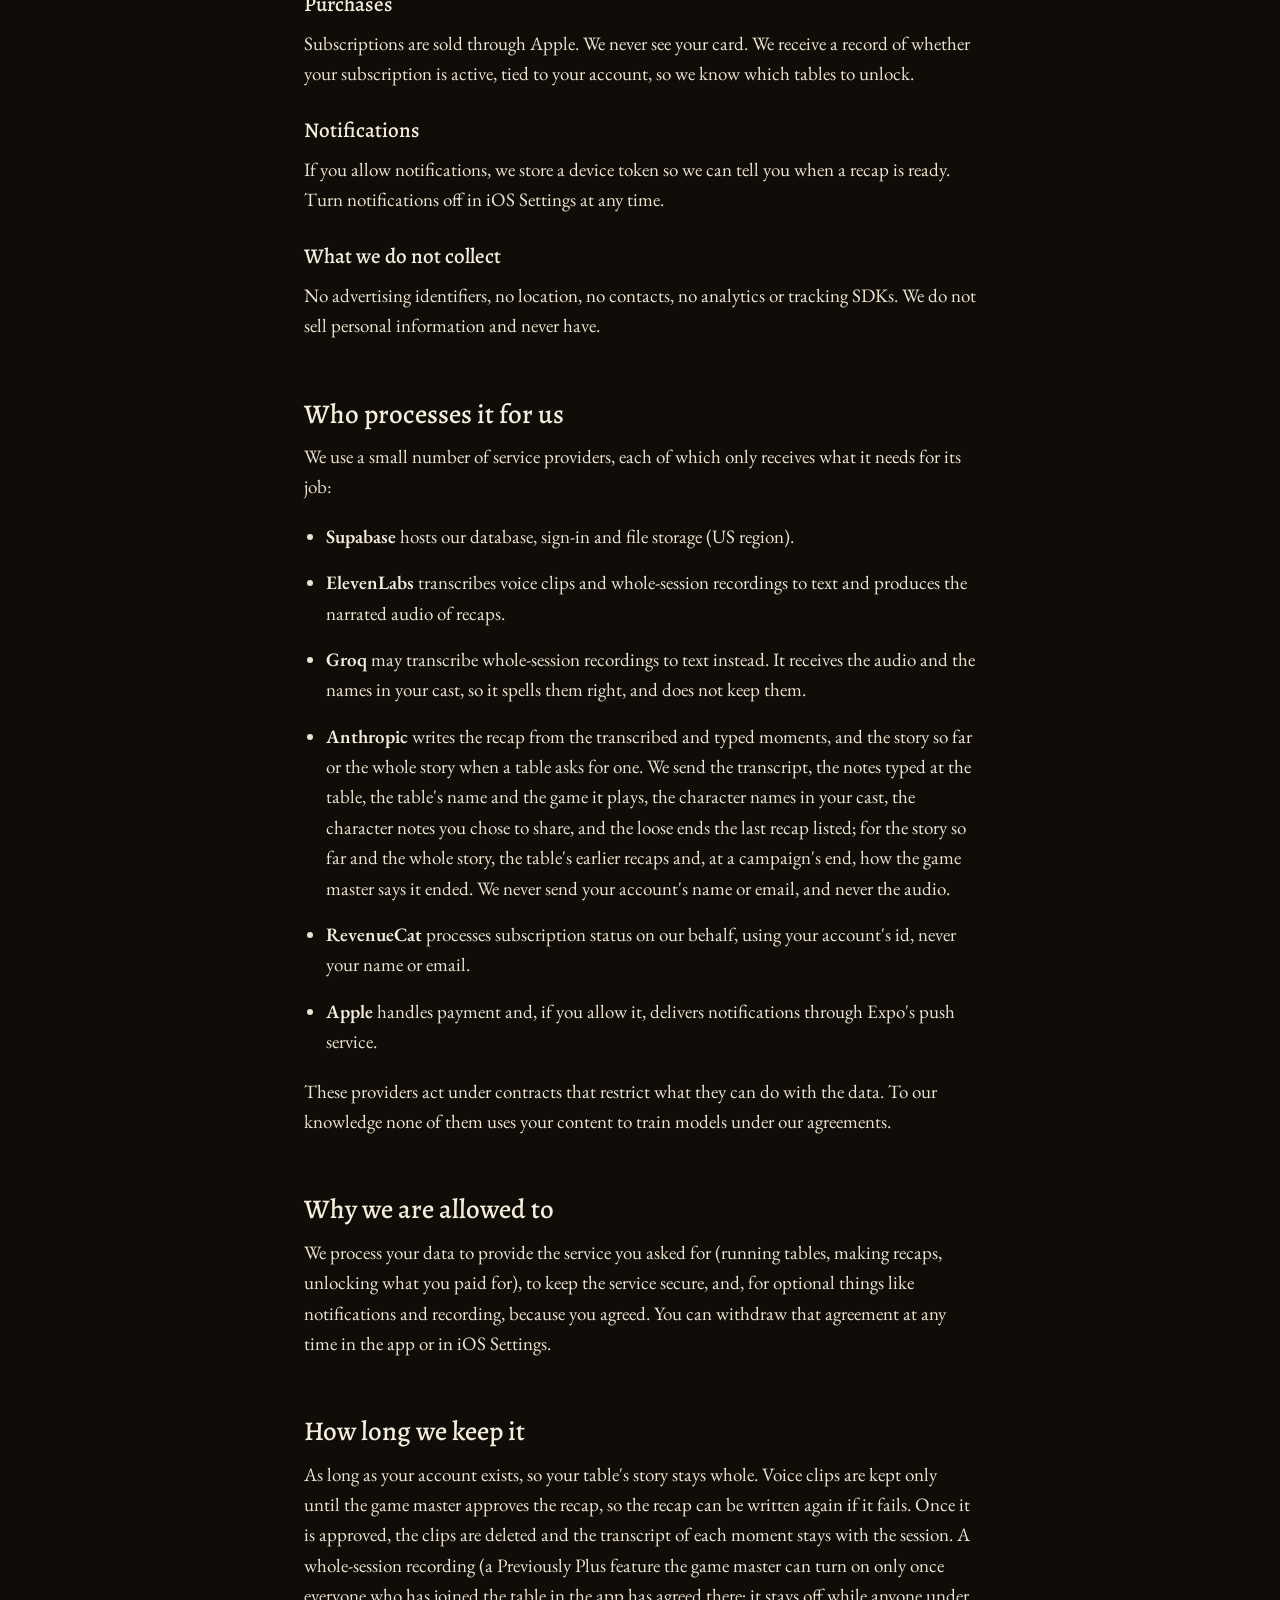
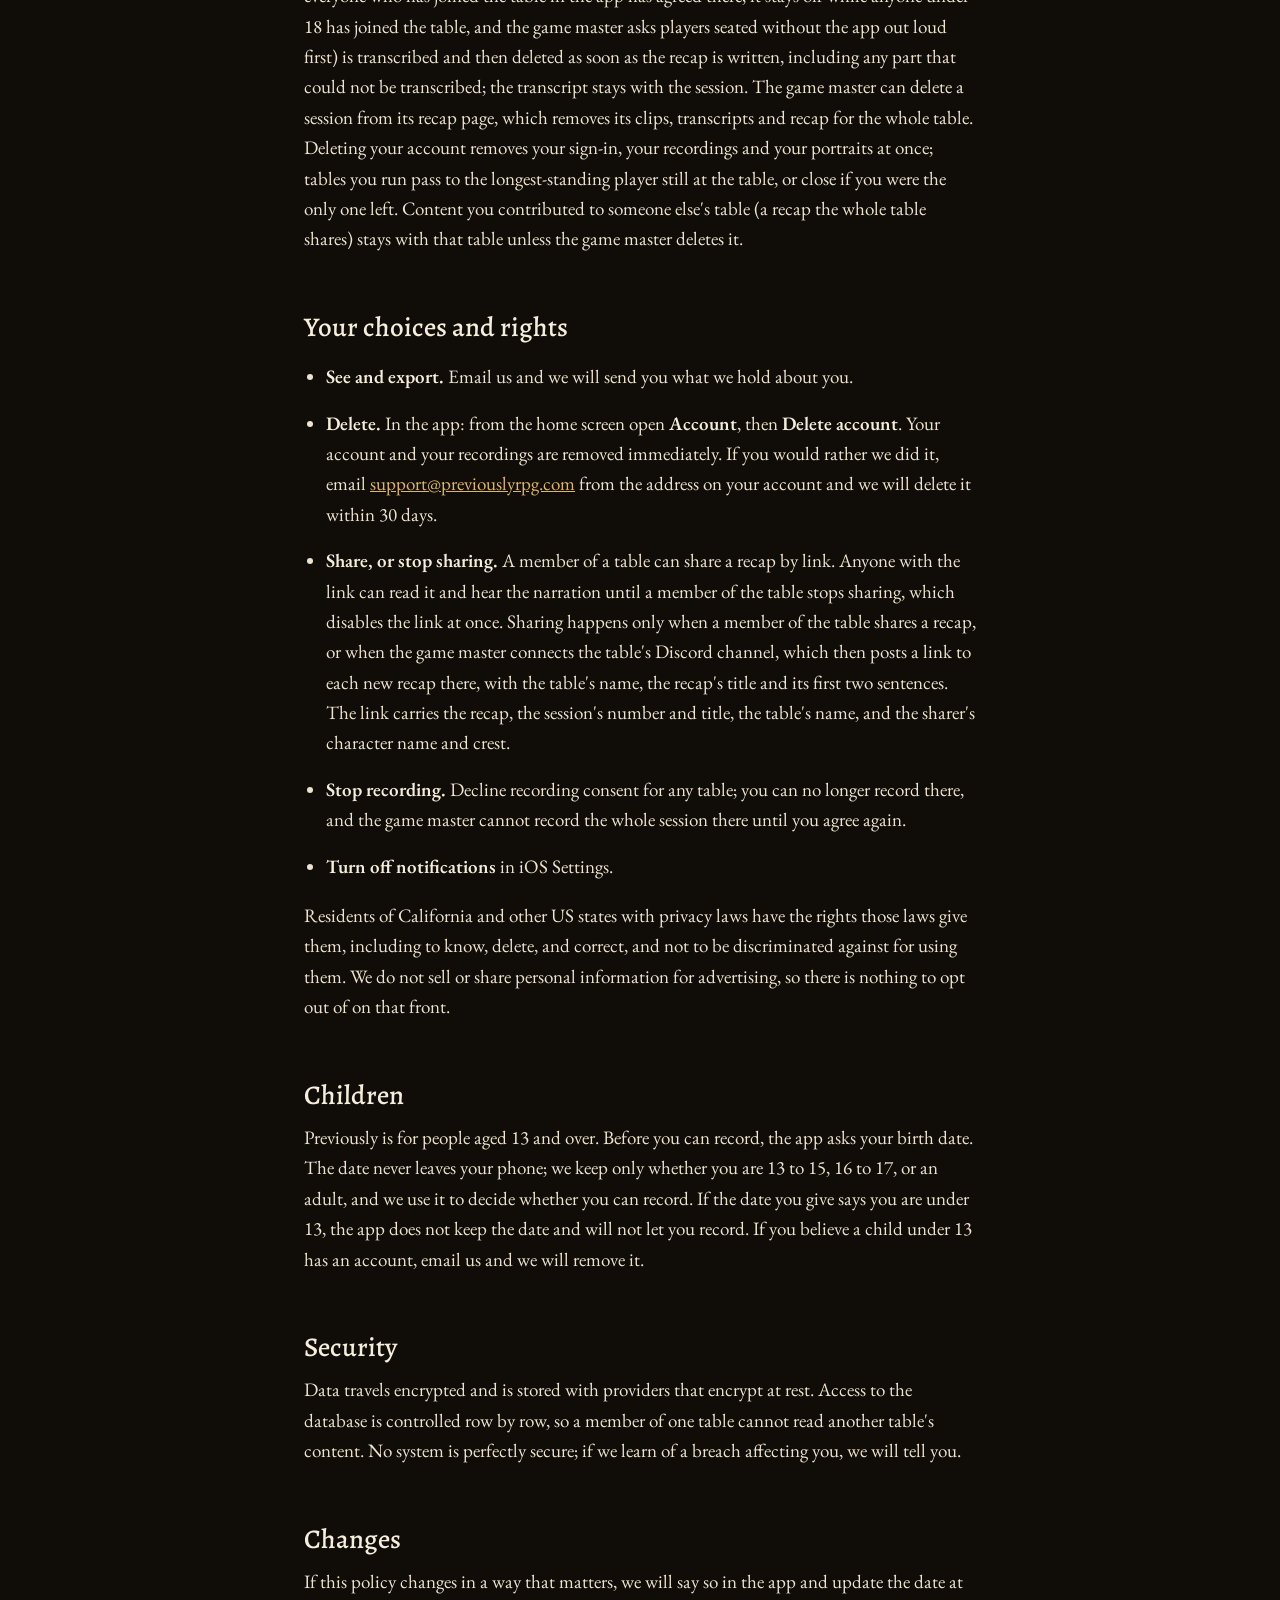
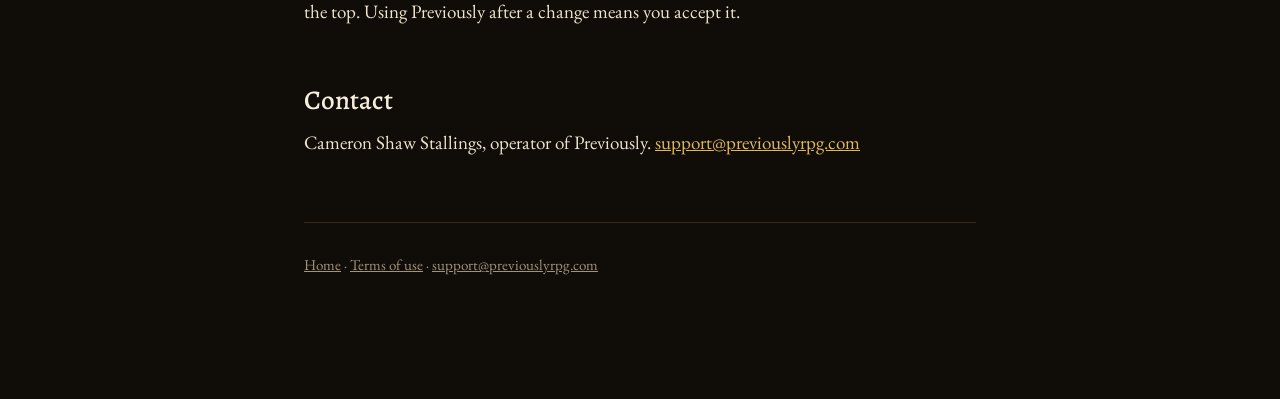
==== commit 86a25947: "Publish 2026-09-25" ====
--- a/privacy/index.html
+++ b/privacy/index.html
@@ -20,7 +20,7 @@
     <nav><a href="/privacy/">Privacy</a><a href="/terms/">Terms</a><a href="mailto:support@previouslyrpg.com">Support</a></nav>
   </header>
 
-  <p class="label">Effective 23 September 2026</p>
+  <p class="label">Effective 24 September 2026</p>
   <h1>Privacy Policy</h1>
   <div class="rule"></div>
   <p class="lede">Previously records moments at your tabletop game and turns them into a recap. That means it handles your voice, and sometimes other people's. This page says exactly what is collected, where it goes, and how to get rid of it.</p>
@@ -37,12 +37,13 @@
   <h3>Moments, and the recordings behind them</h3>
   <p>During a session you can tap the capture seal to record a short voice clip, or type a note. Voice clips are uploaded to our storage and transcribed. <strong>A moment is recorded only after you tap the seal, and it stops when you tap again or after one minute at most.</strong> Separately, the game master can turn on whole-session recording, which is described below: that one keeps recording while the app is in the background and while the phone is locked, until the game master turns it off, until six hours, or until the month's recording time is used.</p>
   <p>Because a voice clip at a table can capture other people, the app asks each member of a table whether they agree to be recorded, and shows everyone who has agreed. <strong>It is your responsibility to record only people who have agreed.</strong> Someone who declines can still read recaps and take part; they just cannot record.</p>
+  <p>You can record a voice clip only after you agree on the table's Recording page, which names who transcribes it and who writes and reads the recap.</p>
 
   <h3>Recaps</h3>
   <p>The written recap and, when there is one, the narrated audio file, are stored so your table can read and listen to them later. The game master can edit the written text.</p>
 
   <h3>Portrait photos</h3>
-  <p>If you choose a photo from your library for your character, we store that photo. Nothing is taken from your photo library except what you pick.</p>
+  <p>The app no longer takes photos for your character. If you added a portrait in an earlier version, we keep it until you delete your account, which removes it.</p>
 
   <h3>Purchases</h3>
   <p>Subscriptions are sold through Apple. We never see your card. We receive a record of whether your subscription is active, tied to your account, so we know which tables to unlock.</p>
@@ -59,8 +60,8 @@
     <li><strong>Supabase</strong> hosts our database, sign-in and file storage (US region).</li>
     <li><strong>ElevenLabs</strong> transcribes voice clips and whole-session recordings to text and produces the narrated audio of recaps.</li>
     <li><strong>Groq</strong> may transcribe whole-session recordings to text instead. It receives the audio and the names in your cast, so it spells them right, and does not keep them.</li>
-    <li><strong>Anthropic</strong> writes the recap from the transcribed moments. We send the transcript, the names in your cast, and the character notes you chose to share; not the audio.</li>
-    <li><strong>RevenueCat</strong> processes subscription status on our behalf, using an anonymous account id.</li>
+    <li><strong>Anthropic</strong> writes the recap from the transcribed and typed moments, and the story so far or the whole story when a table asks for one. We send the transcript, the notes typed at the table, the table's name and the game it plays, the character names in your cast, the character notes you chose to share, and the loose ends the last recap listed; for the story so far and the whole story, the table's earlier recaps and, at a campaign's end, how the game master says it ended. We never send your account's name or email, and never the audio.</li>
+    <li><strong>RevenueCat</strong> processes subscription status on our behalf, using your account's id, never your name or email.</li>
     <li><strong>Apple</strong> handles payment and, if you allow it, delivers notifications through Expo's push service.</li>
   </ul>
   <p>These providers act under contracts that restrict what they can do with the data. To our knowledge none of them uses your content to train models under our agreements.</p>
@@ -69,20 +70,20 @@
   <p>We process your data to provide the service you asked for (running tables, making recaps, unlocking what you paid for), to keep the service secure, and, for optional things like notifications and recording, because you agreed. You can withdraw that agreement at any time in the app or in iOS Settings.</p>
 
   <h2>How long we keep it</h2>
-  <p>As long as your account exists, so your table's story stays whole. Voice clips are kept only until the game master approves the recap, so the recap can be written again if it fails. Once it is approved, the clips are deleted and the transcript of each moment stays with the session. A whole-session recording (a Previously Plus feature the game master can turn on only once every adult member still at the table has agreed in the app; it stays off while anyone under 18 is at the table) is transcribed and then deleted as soon as the recap is written, including any part that could not be transcribed; the transcript stays with the session. The game master can delete a session from its recap page, which removes its clips, transcripts and recap for the whole table. Deleting your account removes your sign-in, your recordings and your portraits at once; tables you run pass to the longest-standing player still at the table, or close if you were the only one left. Content you contributed to someone else's table (a recap the whole table shares) stays with that table unless the game master deletes it.</p>
+  <p>As long as your account exists, so your table's story stays whole. Voice clips are kept only until the game master approves the recap, so the recap can be written again if it fails. Once it is approved, the clips are deleted and the transcript of each moment stays with the session. A whole-session recording (a Previously Plus feature the game master can turn on only once everyone who has joined the table in the app has agreed there; it stays off while anyone under 18 has joined the table, and the game master asks players seated without the app out loud first) is transcribed and then deleted as soon as the recap is written, including any part that could not be transcribed; the transcript stays with the session. The game master can delete a session from its recap page, which removes its clips, transcripts and recap for the whole table. Deleting your account removes your sign-in, your recordings and your portraits at once; tables you run pass to the longest-standing player still at the table, or close if you were the only one left. Content you contributed to someone else's table (a recap the whole table shares) stays with that table unless the game master deletes it.</p>
 
   <h2>Your choices and rights</h2>
   <ul>
     <li><strong>See and export.</strong> Email us and we will send you what we hold about you.</li>
     <li><strong>Delete.</strong> In the app: from the home screen open <strong>Account</strong>, then <strong>Delete account</strong>. Your account and your recordings are removed immediately. If you would rather we did it, email <a href="mailto:support@previouslyrpg.com">support@previouslyrpg.com</a> from the address on your account and we will delete it within 30 days.</li>
-    <li><strong>Share, or stop sharing.</strong> A member of a table can share a recap by link. Anyone with the link can read it and hear the narration until a member of the table stops sharing, which disables the link at once. Sharing is never automatic, and the link carries the recap, the session's number and title, the table's name, and the sharer's character name and crest.</li>
-    <li><strong>Stop recording.</strong> Decline recording consent for any table; nothing about you is recorded after that.</li>
+    <li><strong>Share, or stop sharing.</strong> A member of a table can share a recap by link. Anyone with the link can read it and hear the narration until a member of the table stops sharing, which disables the link at once. Sharing happens only when a member of the table shares a recap, or when the game master connects the table's Discord channel, which then posts a link to each new recap there, with the table's name, the recap's title and its first two sentences. The link carries the recap, the session's number and title, the table's name, and the sharer's character name and crest.</li>
+    <li><strong>Stop recording.</strong> Decline recording consent for any table; you can no longer record there, and the game master cannot record the whole session there until you agree again.</li>
     <li><strong>Turn off notifications</strong> in iOS Settings.</li>
   </ul>
   <p>Residents of California and other US states with privacy laws have the rights those laws give them, including to know, delete, and correct, and not to be discriminated against for using them. We do not sell or share personal information for advertising, so there is nothing to opt out of on that front.</p>
 
   <h2>Children</h2>
-  <p>Previously is for people aged 13 and over. The app asks your birth date before it lets you in and does not keep it if you are under 13. If you believe a child under 13 has an account, email us and we will remove it.</p>
+  <p>Previously is for people aged 13 and over. Before you can record, the app asks your birth date. The date never leaves your phone; we keep only whether you are 13 to 15, 16 to 17, or an adult, and we use it to decide whether you can record. If the date you give says you are under 13, the app does not keep the date and will not let you record. If you believe a child under 13 has an account, email us and we will remove it.</p>
 
   <h2>Security</h2>
   <p>Data travels encrypted and is stored with providers that encrypt at rest. Access to the database is controlled row by row, so a member of one table cannot read another table's content. No system is perfectly secure; if we learn of a breach affecting you, we will tell you.</p>
--- a/assets/style.css
+++ b/assets/style.css
@@ -166,3 +166,12 @@
 .toc { columns: 2; column-gap: 24px; font-size: 17px; }
 .toc a { text-decoration: none; }
 @media (max-width: 560px) { h1 { font-size: 36px; } body { font-size: 18px; } .toc { columns: 1; } .hero-seal { width: 120px; height: 120px; } }
+
+/* Press: the seal and the plates give a little under the thumb, as wax does,
+   and come back slowly. Nothing moves for readers who asked for less motion;
+   they keep the darker wax and the brighter rim above. */
+@media (prefers-reduced-motion: no-preference) {
+  .hero-seal, .plate { transition: transform 220ms cubic-bezier(.2, .7, .2, 1); }
+  .hero-seal:active { transform: scale(0.96); transition-duration: 90ms; }
+  .plate:active { transform: scale(0.97); transition-duration: 90ms; }
+}
